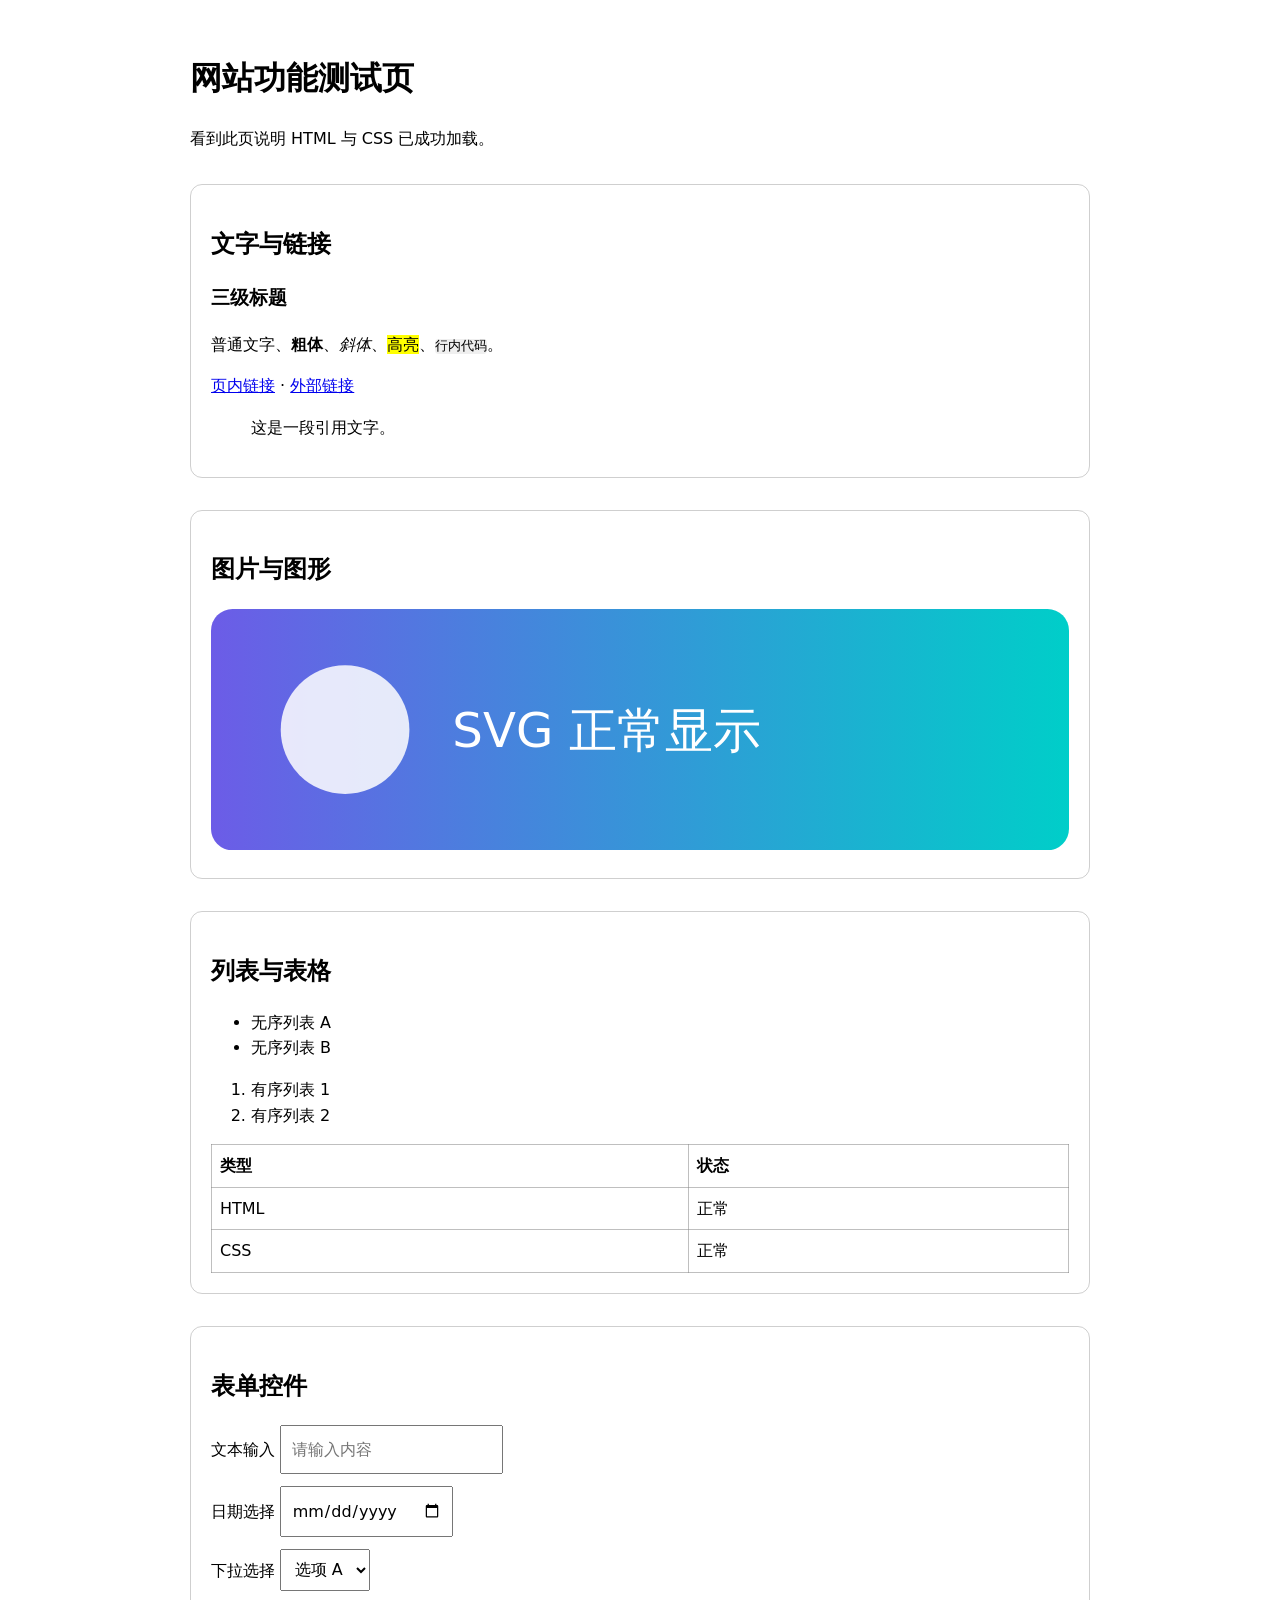
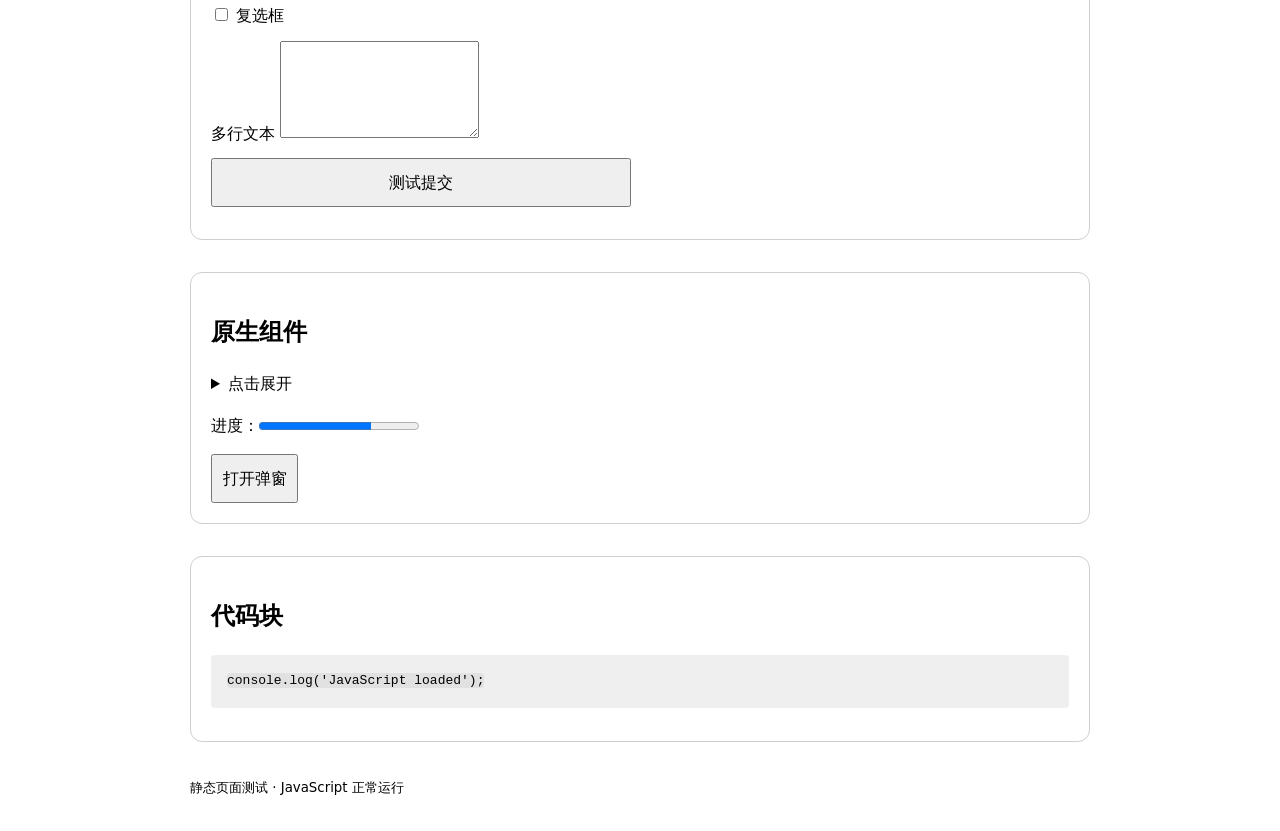
==== index.html @ bbdff74e "init" ====
<!doctype html>
<html lang="zh-CN">
<head>
  <meta charset="utf-8">
  <meta name="viewport" content="width=device-width, initial-scale=1">
  <title>网站功能测试页</title>
  <style>
    :root { color-scheme: light dark; font-family: system-ui, sans-serif; }
    body { max-width: 900px; margin: auto; padding: 2rem; line-height: 1.6; }
    section { margin: 2rem 0; padding: 1.25rem; border: 1px solid #8886; border-radius: 12px; }
    img, video { max-width: 100%; }
    table { width: 100%; border-collapse: collapse; }
    th, td { padding: .5rem; border: 1px solid #8888; text-align: left; }
    form { display: grid; gap: .75rem; max-width: 420px; }
    input, select, textarea, button { padding: .6rem; font: inherit; }
    code, pre { background: #8882; border-radius: 4px; }
    pre { padding: 1rem; overflow: auto; }
  </style>
</head>
<body>
  <header>
    <h1>网站功能测试页</h1>
    <p>看到此页说明 HTML 与 CSS 已成功加载。</p>
  </header>

  <main>
    <section>
      <h2>文字与链接</h2>
      <h3>三级标题</h3>
      <p>普通文字、<strong>粗体</strong>、<em>斜体</em>、<mark>高亮</mark>、<code>行内代码</code>。</p>
      <p><a href="#form">页内链接</a> · <a href="https://example.com">外部链接</a></p>
      <blockquote>这是一段引用文字。</blockquote>
    </section>

    <section>
      <h2>图片与图形</h2>
      <svg viewBox="0 0 640 180" role="img" aria-label="SVG 测试图">
        <defs><linearGradient id="g"><stop stop-color="#6c5ce7"/><stop offset="1" stop-color="#00cec9"/></linearGradient></defs>
        <rect width="640" height="180" rx="16" fill="url(#g)"/>
        <circle cx="100" cy="90" r="48" fill="white" opacity=".85"/>
        <text x="180" y="103" fill="white" font-size="36">SVG 正常显示</text>
      </svg>
    </section>

    <section>
      <h2>列表与表格</h2>
      <ul><li>无序列表 A</li><li>无序列表 B</li></ul>
      <ol><li>有序列表 1</li><li>有序列表 2</li></ol>
      <table>
        <thead><tr><th>类型</th><th>状态</th></tr></thead>
        <tbody><tr><td>HTML</td><td>正常</td></tr><tr><td>CSS</td><td>正常</td></tr></tbody>
      </table>
    </section>

    <section id="form">
      <h2>表单控件</h2>
      <form onsubmit="event.preventDefault(); document.querySelector('#result').textContent = '提交事件正常';">
        <label>文本输入 <input name="text" placeholder="请输入内容"></label>
        <label>日期选择 <input name="date" type="date"></label>
        <label>下拉选择 <select name="select"><option>选项 A</option><option>选项 B</option></select></label>
        <label><input name="check" type="checkbox"> 复选框</label>
        <label>多行文本 <textarea name="message" rows="3"></textarea></label>
        <button>测试提交</button>
        <output id="result" aria-live="polite"></output>
      </form>
    </section>

    <section>
      <h2>原生组件</h2>
      <details><summary>点击展开</summary><p>折叠组件工作正常。</p></details>
      <p><label>进度：<progress value="70" max="100">70%</progress></label></p>
      <dialog id="dialog"><p>原生弹窗工作正常。</p><button onclick="this.closest('dialog').close()">关闭</button></dialog>
      <button onclick="document.querySelector('#dialog').showModal()">打开弹窗</button>
    </section>

    <section>
      <h2>代码块</h2>
      <pre><code>console.log('JavaScript loaded');</code></pre>
    </section>
  </main>

  <footer><small>静态页面测试 · <span id="js">JavaScript 未运行</span></small></footer>
  <script>document.querySelector('#js').textContent = 'JavaScript 正常运行';</script>
</body>
</html>
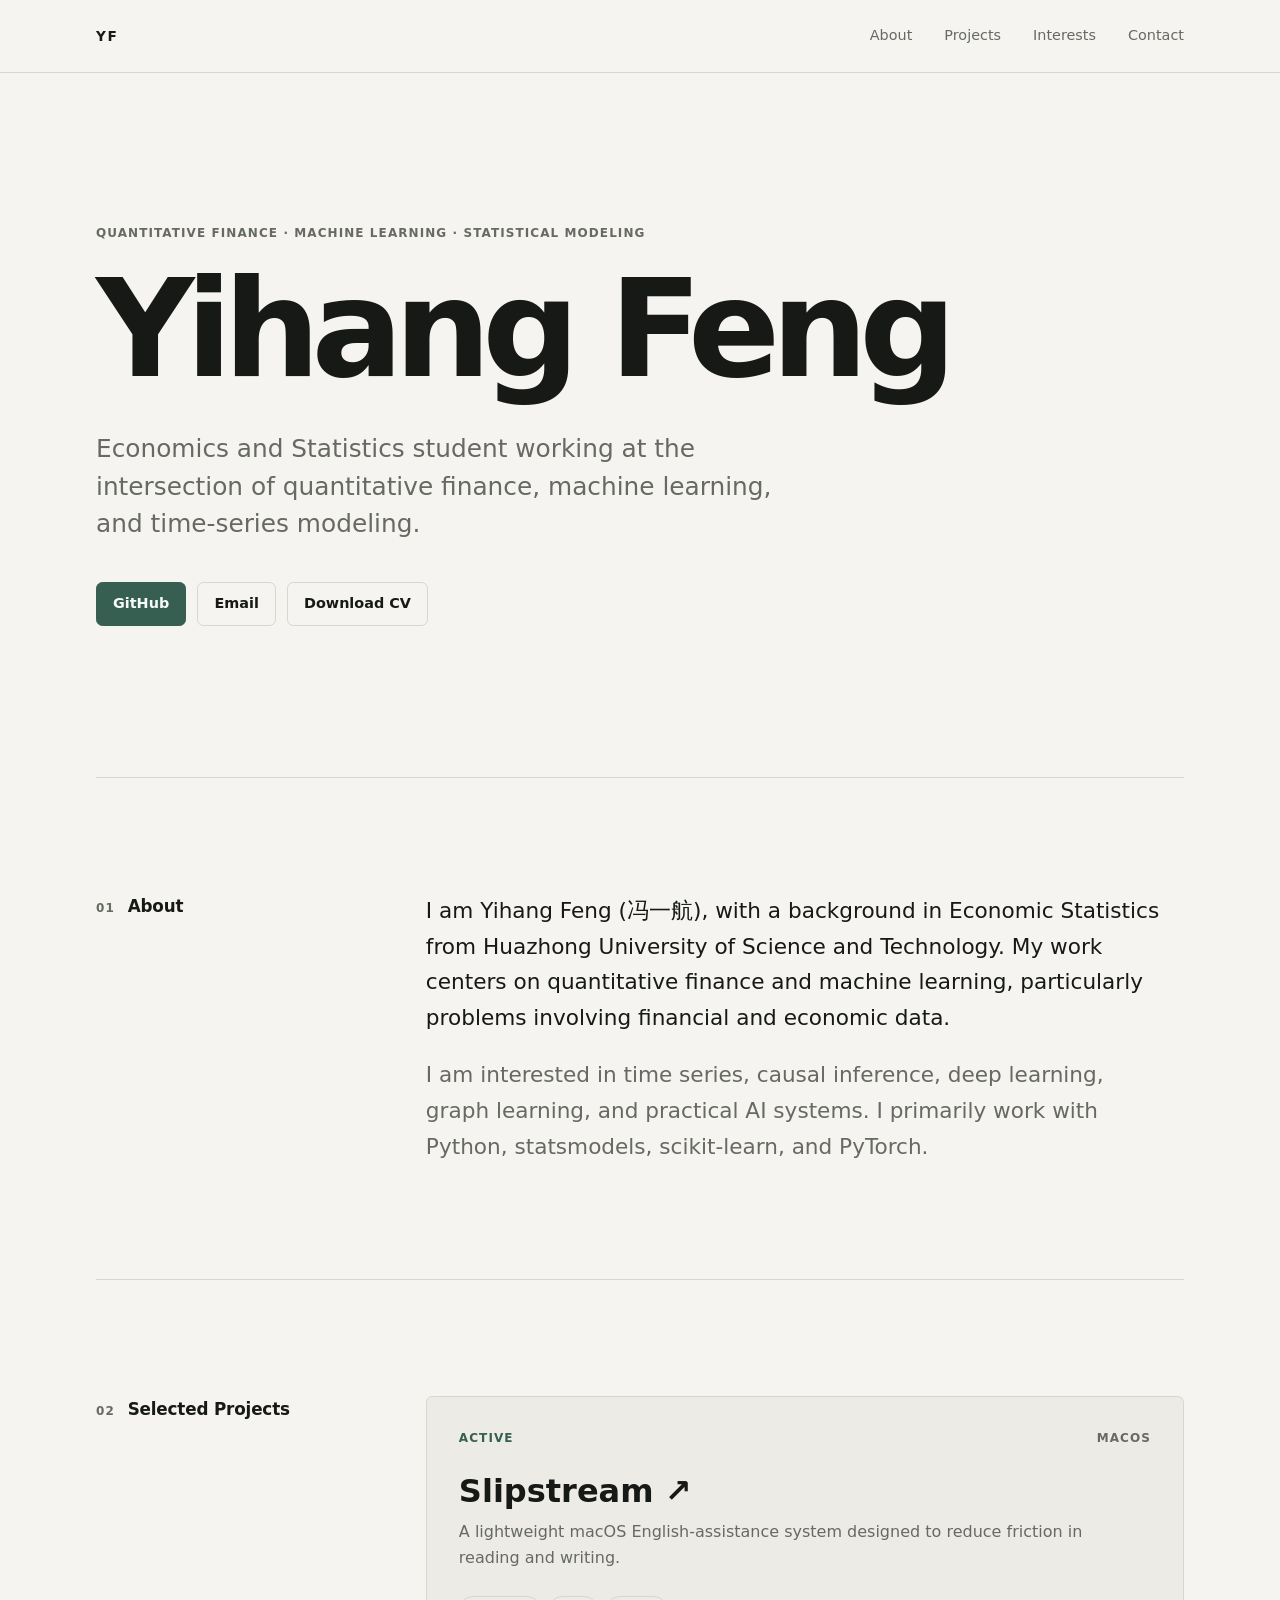
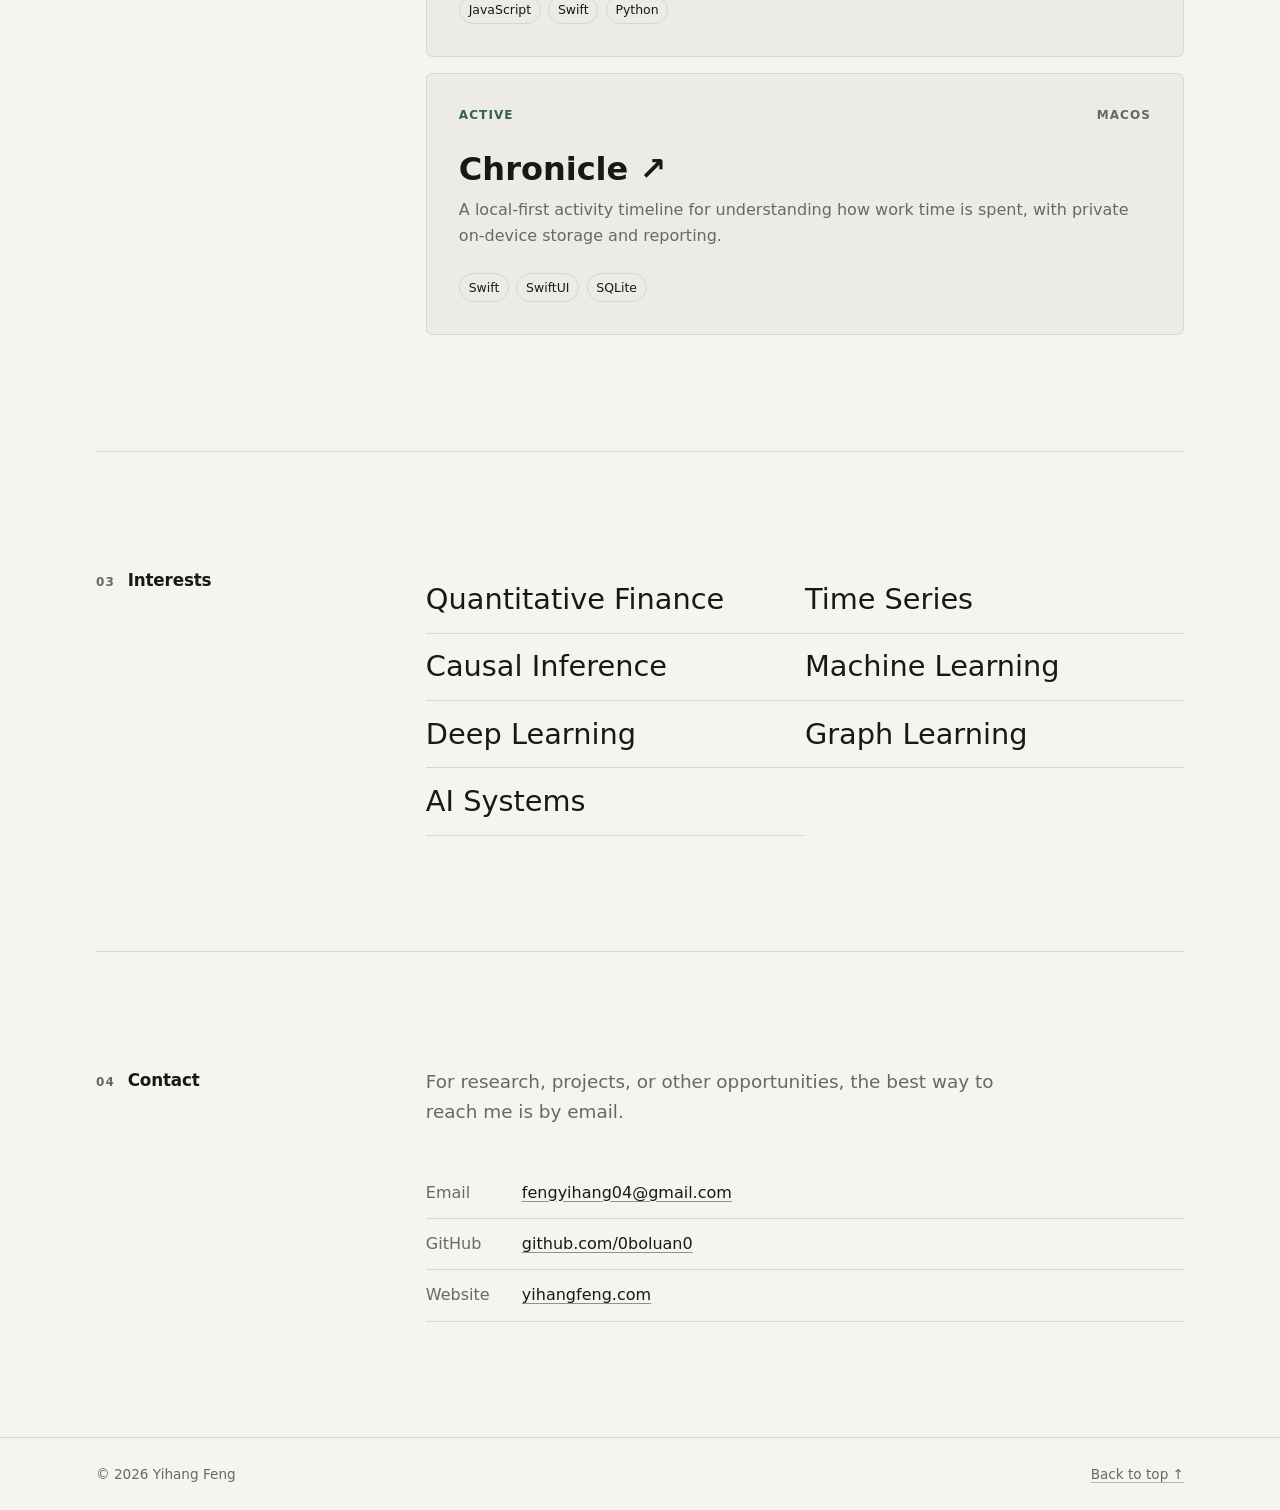
==== commit fe207c34: "Build initial personal website" ====
--- a/index.html
+++ b/index.html
@@ -1,85 +1,139 @@
 <!doctype html>
-<html lang="zh-CN">
+<html lang="en">
 <head>
   <meta charset="utf-8">
   <meta name="viewport" content="width=device-width, initial-scale=1">
-  <title>网站功能测试页</title>
-  <style>
-    :root { color-scheme: light dark; font-family: system-ui, sans-serif; }
-    body { max-width: 900px; margin: auto; padding: 2rem; line-height: 1.6; }
-    section { margin: 2rem 0; padding: 1.25rem; border: 1px solid #8886; border-radius: 12px; }
-    img, video { max-width: 100%; }
-    table { width: 100%; border-collapse: collapse; }
-    th, td { padding: .5rem; border: 1px solid #8888; text-align: left; }
-    form { display: grid; gap: .75rem; max-width: 420px; }
-    input, select, textarea, button { padding: .6rem; font: inherit; }
-    code, pre { background: #8882; border-radius: 4px; }
-    pre { padding: 1rem; overflow: auto; }
-  </style>
+  <meta name="description" content="Yihang Feng studies quantitative finance, machine learning, and statistical modeling, with interests in time series and causal inference.">
+  <meta name="theme-color" content="#f5f4f0" media="(prefers-color-scheme: light)">
+  <meta name="theme-color" content="#111311" media="(prefers-color-scheme: dark)">
+  <link rel="canonical" href="https://yihangfeng.com/">
+  <link rel="icon" href="/favicon.svg" type="image/svg+xml">
+  <link rel="stylesheet" href="/styles.css">
+
+  <meta property="og:type" content="website">
+  <meta property="og:site_name" content="Yihang Feng">
+  <meta property="og:title" content="Yihang Feng — Quantitative Finance, Machine Learning and Statistics">
+  <meta property="og:description" content="Economics and Statistics student working across quantitative finance, machine learning, and statistical modeling.">
+  <meta property="og:url" content="https://yihangfeng.com/">
+  <meta name="twitter:card" content="summary">
+  <meta name="twitter:title" content="Yihang Feng — Quantitative Finance, Machine Learning and Statistics">
+  <meta name="twitter:description" content="Economics and Statistics student working across quantitative finance, machine learning, and statistical modeling.">
+
+  <title>Yihang Feng — Quantitative Finance, Machine Learning and Statistics</title>
 </head>
 <body>
-  <header>
-    <h1>网站功能测试页</h1>
-    <p>看到此页说明 HTML 与 CSS 已成功加载。</p>
+  <a class="skip-link" href="#main">Skip to content</a>
+
+  <header class="site-header">
+    <div class="container header-inner">
+      <a class="wordmark" href="/" aria-label="Yihang Feng, home">YF</a>
+      <nav aria-label="Primary navigation">
+        <ul class="nav-list">
+          <li><a href="#about">About</a></li>
+          <li><a href="#projects">Projects</a></li>
+          <li><a href="#interests">Interests</a></li>
+          <li><a href="#contact">Contact</a></li>
+        </ul>
+      </nav>
+    </div>
   </header>
 
-  <main>
-    <section>
-      <h2>文字与链接</h2>
-      <h3>三级标题</h3>
-      <p>普通文字、<strong>粗体</strong>、<em>斜体</em>、<mark>高亮</mark>、<code>行内代码</code>。</p>
-      <p><a href="#form">页内链接</a> · <a href="https://example.com">外部链接</a></p>
-      <blockquote>这是一段引用文字。</blockquote>
+  <main id="main">
+    <section class="hero container" aria-labelledby="hero-title">
+      <p class="eyebrow">Quantitative Finance · Machine Learning · Statistical Modeling</p>
+      <h1 id="hero-title">Yihang Feng</h1>
+      <p class="hero-intro">Economics and Statistics student working at the intersection of quantitative finance, machine learning, and time-series modeling.</p>
+      <div class="actions" aria-label="Profile links">
+        <a class="button button-primary" href="https://github.com/0boluan0" rel="me">GitHub</a>
+        <a class="button" href="mailto:fengyihang04@gmail.com">Email</a>
+        <a class="button" href="/assets/files/cv.pdf" download>Download CV</a>
+      </div>
     </section>
 
-    <section>
-      <h2>图片与图形</h2>
-      <svg viewBox="0 0 640 180" role="img" aria-label="SVG 测试图">
-        <defs><linearGradient id="g"><stop stop-color="#6c5ce7"/><stop offset="1" stop-color="#00cec9"/></linearGradient></defs>
-        <rect width="640" height="180" rx="16" fill="url(#g)"/>
-        <circle cx="100" cy="90" r="48" fill="white" opacity=".85"/>
-        <text x="180" y="103" fill="white" font-size="36">SVG 正常显示</text>
-      </svg>
+    <section class="section container" id="about" aria-labelledby="about-title">
+      <div class="section-heading">
+        <p class="section-number" aria-hidden="true">01</p>
+        <h2 id="about-title">About</h2>
+      </div>
+      <div class="about-copy">
+        <p>I am Yihang Feng (冯一航), with a background in Economic Statistics from Huazhong University of Science and Technology. My work centers on quantitative finance and machine learning, particularly problems involving financial and economic data.</p>
+        <p>I am interested in time series, causal inference, deep learning, graph learning, and practical AI systems. I primarily work with Python, statsmodels, scikit-learn, and PyTorch.</p>
+      </div>
     </section>
 
-    <section>
-      <h2>列表与表格</h2>
-      <ul><li>无序列表 A</li><li>无序列表 B</li></ul>
-      <ol><li>有序列表 1</li><li>有序列表 2</li></ol>
-      <table>
-        <thead><tr><th>类型</th><th>状态</th></tr></thead>
-        <tbody><tr><td>HTML</td><td>正常</td></tr><tr><td>CSS</td><td>正常</td></tr></tbody>
-      </table>
+    <section class="section container" id="projects" aria-labelledby="projects-title">
+      <div class="section-heading">
+        <p class="section-number" aria-hidden="true">02</p>
+        <h2 id="projects-title">Selected Projects</h2>
+      </div>
+      <div class="project-grid">
+        <article class="project-card">
+          <div class="project-meta">
+            <span class="status">Active</span>
+            <span>macOS</span>
+          </div>
+          <h3><a href="https://github.com/0boluan0/Slipstream">Slipstream<span aria-hidden="true"> ↗</span></a></h3>
+          <p>A lightweight macOS English-assistance system designed to reduce friction in reading and writing.</p>
+          <ul class="tag-list" aria-label="Technologies">
+            <li>JavaScript</li>
+            <li>Swift</li>
+            <li>Python</li>
+          </ul>
+        </article>
+
+        <article class="project-card">
+          <div class="project-meta">
+            <span class="status">Active</span>
+            <span>macOS</span>
+          </div>
+          <h3><a href="https://github.com/0boluan0/Chronicle">Chronicle<span aria-hidden="true"> ↗</span></a></h3>
+          <p>A local-first activity timeline for understanding how work time is spent, with private on-device storage and reporting.</p>
+          <ul class="tag-list" aria-label="Technologies">
+            <li>Swift</li>
+            <li>SwiftUI</li>
+            <li>SQLite</li>
+          </ul>
+        </article>
+      </div>
     </section>
 
-    <section id="form">
-      <h2>表单控件</h2>
-      <form onsubmit="event.preventDefault(); document.querySelector('#result').textContent = '提交事件正常';">
-        <label>文本输入 <input name="text" placeholder="请输入内容"></label>
-        <label>日期选择 <input name="date" type="date"></label>
-        <label>下拉选择 <select name="select"><option>选项 A</option><option>选项 B</option></select></label>
-        <label><input name="check" type="checkbox"> 复选框</label>
-        <label>多行文本 <textarea name="message" rows="3"></textarea></label>
-        <button>测试提交</button>
-        <output id="result" aria-live="polite"></output>
-      </form>
+    <section class="section container" id="interests" aria-labelledby="interests-title">
+      <div class="section-heading">
+        <p class="section-number" aria-hidden="true">03</p>
+        <h2 id="interests-title">Interests</h2>
+      </div>
+      <ul class="interest-list">
+        <li>Quantitative Finance</li>
+        <li>Time Series</li>
+        <li>Causal Inference</li>
+        <li>Machine Learning</li>
+        <li>Deep Learning</li>
+        <li>Graph Learning</li>
+        <li>AI Systems</li>
+      </ul>
     </section>
 
-    <section>
-      <h2>原生组件</h2>
-      <details><summary>点击展开</summary><p>折叠组件工作正常。</p></details>
-      <p><label>进度：<progress value="70" max="100">70%</progress></label></p>
-      <dialog id="dialog"><p>原生弹窗工作正常。</p><button onclick="this.closest('dialog').close()">关闭</button></dialog>
-      <button onclick="document.querySelector('#dialog').showModal()">打开弹窗</button>
-    </section>
-
-    <section>
-      <h2>代码块</h2>
-      <pre><code>console.log('JavaScript loaded');</code></pre>
+    <section class="section contact container" id="contact" aria-labelledby="contact-title">
+      <div class="section-heading">
+        <p class="section-number" aria-hidden="true">04</p>
+        <h2 id="contact-title">Contact</h2>
+      </div>
+      <div>
+        <p class="contact-intro">For research, projects, or other opportunities, the best way to reach me is by email.</p>
+        <dl class="contact-list">
+          <div><dt>Email</dt><dd><a href="mailto:fengyihang04@gmail.com">fengyihang04@gmail.com</a></dd></div>
+          <div><dt>GitHub</dt><dd><a href="https://github.com/0boluan0">github.com/0boluan0</a></dd></div>
+          <div><dt>Website</dt><dd><a href="https://yihangfeng.com">yihangfeng.com</a></dd></div>
+        </dl>
+      </div>
     </section>
   </main>
 
-  <footer><small>静态页面测试 · <span id="js">JavaScript 未运行</span></small></footer>
-  <script>document.querySelector('#js').textContent = 'JavaScript 正常运行';</script>
+  <footer class="site-footer">
+    <div class="container footer-inner">
+      <p>© 2026 Yihang Feng</p>
+      <a href="#main">Back to top ↑</a>
+    </div>
+  </footer>
 </body>
 </html>
--- a/styles.css
+++ b/styles.css
@@ -0,0 +1,396 @@
+:root {
+  color-scheme: light dark;
+  --bg: #f5f4f0;
+  --surface: #ecebe6;
+  --text: #171916;
+  --muted: #666a63;
+  --line: #d7d7d0;
+  --accent: #365f51;
+  --accent-contrast: #f7faf8;
+  --max-width: 68rem;
+  --space-xs: 0.5rem;
+  --space-sm: 0.875rem;
+  --space-md: 1.5rem;
+  --space-lg: 2.5rem;
+  --space-xl: clamp(4rem, 9vw, 7.5rem);
+  --radius: 0.4rem;
+  font-family: Inter, ui-sans-serif, system-ui, -apple-system, BlinkMacSystemFont, "Segoe UI", sans-serif;
+  font-synthesis: none;
+  text-rendering: optimizeLegibility;
+}
+
+@media (prefers-color-scheme: dark) {
+  :root {
+    --bg: #111311;
+    --surface: #1a1d1a;
+    --text: #ebeee9;
+    --muted: #a6aca4;
+    --line: #30352f;
+    --accent: #8eb9a7;
+    --accent-contrast: #0d1914;
+  }
+}
+
+*,
+*::before,
+*::after {
+  box-sizing: border-box;
+}
+
+html {
+  scroll-behavior: smooth;
+}
+
+body {
+  margin: 0;
+  overflow-x: hidden;
+  background: var(--bg);
+  color: var(--text);
+  font-size: 1rem;
+  line-height: 1.65;
+}
+
+a {
+  color: inherit;
+  text-decoration-color: color-mix(in srgb, currentColor 45%, transparent);
+  text-underline-offset: 0.2em;
+}
+
+a:hover {
+  text-decoration-color: currentColor;
+}
+
+a:focus-visible {
+  outline: 3px solid var(--accent);
+  outline-offset: 4px;
+  border-radius: 0.15rem;
+}
+
+.skip-link {
+  position: fixed;
+  z-index: 10;
+  top: 1rem;
+  left: 1rem;
+  padding: 0.6rem 0.9rem;
+  transform: translateY(-200%);
+  background: var(--text);
+  color: var(--bg);
+}
+
+.skip-link:focus {
+  transform: translateY(0);
+}
+
+.container {
+  width: min(calc(100% - 2.5rem), var(--max-width));
+  margin-inline: auto;
+}
+
+.site-header {
+  border-bottom: 1px solid var(--line);
+}
+
+.header-inner,
+.footer-inner {
+  display: flex;
+  align-items: center;
+  justify-content: space-between;
+  gap: var(--space-md);
+  min-height: 4.5rem;
+}
+
+.wordmark {
+  font-size: 0.85rem;
+  font-weight: 750;
+  letter-spacing: 0.12em;
+  text-decoration: none;
+}
+
+.nav-list {
+  display: flex;
+  flex-wrap: wrap;
+  gap: clamp(0.8rem, 3vw, 2rem);
+  margin: 0;
+  padding: 0;
+  list-style: none;
+  color: var(--muted);
+  font-size: 0.9rem;
+}
+
+.nav-list a {
+  text-decoration: none;
+}
+
+.nav-list a:hover {
+  color: var(--text);
+}
+
+.hero {
+  display: grid;
+  align-content: center;
+  min-height: min(44rem, calc(100svh - 4.5rem));
+  padding-block: var(--space-xl);
+}
+
+.eyebrow,
+.section-number,
+.project-meta {
+  color: var(--muted);
+  font-size: 0.75rem;
+  font-weight: 650;
+  letter-spacing: 0.09em;
+  text-transform: uppercase;
+}
+
+.eyebrow {
+  margin: 0 0 var(--space-md);
+}
+
+h1,
+h2,
+h3,
+p {
+  text-wrap: pretty;
+}
+
+h1 {
+  max-width: 10ch;
+  margin: 0;
+  font-size: clamp(3.6rem, 11vw, 8.5rem);
+  font-weight: 630;
+  letter-spacing: -0.065em;
+  line-height: 0.9;
+}
+
+.hero-intro {
+  max-width: 43rem;
+  margin: var(--space-lg) 0 0;
+  color: var(--muted);
+  font-size: clamp(1.15rem, 2.5vw, 1.55rem);
+  line-height: 1.5;
+}
+
+.actions {
+  display: flex;
+  flex-wrap: wrap;
+  gap: 0.7rem;
+  margin-top: var(--space-lg);
+}
+
+.button {
+  display: inline-flex;
+  align-items: center;
+  min-height: 2.75rem;
+  padding: 0.5rem 1rem;
+  border: 1px solid var(--line);
+  border-radius: var(--radius);
+  text-decoration: none;
+  font-size: 0.9rem;
+  font-weight: 620;
+}
+
+.button:hover {
+  border-color: var(--text);
+}
+
+.button-primary {
+  border-color: var(--accent);
+  background: var(--accent);
+  color: var(--accent-contrast);
+}
+
+.section {
+  display: grid;
+  grid-template-columns: minmax(10rem, 0.65fr) minmax(0, 1.7fr);
+  gap: var(--space-lg);
+  padding-block: var(--space-xl);
+  border-top: 1px solid var(--line);
+  scroll-margin-top: 1rem;
+}
+
+.section-heading {
+  display: flex;
+  align-items: baseline;
+  gap: 0.8rem;
+}
+
+.section-number {
+  margin: 0;
+}
+
+h2 {
+  margin: 0;
+  font-size: 1.05rem;
+  font-weight: 650;
+  letter-spacing: -0.01em;
+}
+
+.about-copy {
+  max-width: 46rem;
+  font-size: clamp(1.1rem, 2.2vw, 1.35rem);
+}
+
+.about-copy p:first-child,
+.contact-intro {
+  margin-top: 0;
+}
+
+.about-copy p:last-child {
+  margin-bottom: 0;
+  color: var(--muted);
+}
+
+.project-grid {
+  display: grid;
+  gap: 1rem;
+}
+
+.project-card {
+  padding: clamp(1.25rem, 3vw, 2rem);
+  border: 1px solid var(--line);
+  border-radius: var(--radius);
+  background: var(--surface);
+}
+
+.project-meta {
+  display: flex;
+  justify-content: space-between;
+  gap: 1rem;
+}
+
+.status {
+  color: var(--accent);
+}
+
+.project-card h3 {
+  margin: var(--space-md) 0 var(--space-xs);
+  font-size: clamp(1.45rem, 3vw, 2rem);
+  line-height: 1.2;
+}
+
+.project-card h3 a {
+  text-decoration: none;
+}
+
+.project-card > p {
+  max-width: 42rem;
+  margin: 0;
+  color: var(--muted);
+}
+
+.tag-list,
+.interest-list {
+  margin: var(--space-md) 0 0;
+  padding: 0;
+  list-style: none;
+}
+
+.tag-list {
+  display: flex;
+  flex-wrap: wrap;
+  gap: 0.45rem;
+}
+
+.tag-list li {
+  padding: 0.2rem 0.55rem;
+  border: 1px solid var(--line);
+  border-radius: 100vmax;
+  font-size: 0.78rem;
+}
+
+.interest-list {
+  display: grid;
+  grid-template-columns: repeat(2, minmax(0, 1fr));
+  margin-top: 0;
+  font-size: clamp(1.2rem, 3vw, 1.8rem);
+  line-height: 1.3;
+}
+
+.interest-list li {
+  padding: 0.9rem 0;
+  border-bottom: 1px solid var(--line);
+}
+
+.interest-list li:nth-child(odd) {
+  padding-right: 1rem;
+}
+
+.contact-intro {
+  max-width: 38rem;
+  color: var(--muted);
+  font-size: 1.15rem;
+}
+
+.contact-list {
+  margin: var(--space-lg) 0 0;
+}
+
+.contact-list div {
+  display: grid;
+  grid-template-columns: 5rem minmax(0, 1fr);
+  gap: 1rem;
+  padding: 0.75rem 0;
+  border-bottom: 1px solid var(--line);
+}
+
+.contact-list dt {
+  color: var(--muted);
+}
+
+.contact-list dd {
+  min-width: 0;
+  margin: 0;
+  overflow-wrap: anywhere;
+}
+
+.site-footer {
+  border-top: 1px solid var(--line);
+  color: var(--muted);
+  font-size: 0.85rem;
+}
+
+.site-footer p {
+  margin: 0;
+}
+
+@media (max-width: 42rem) {
+  .header-inner {
+    align-items: flex-start;
+    flex-direction: column;
+    justify-content: center;
+    padding-block: 1rem;
+  }
+
+  .nav-list {
+    gap: 0.75rem 1.2rem;
+  }
+
+  .hero {
+    min-height: auto;
+  }
+
+  .section {
+    grid-template-columns: 1fr;
+  }
+
+  .interest-list {
+    grid-template-columns: 1fr;
+  }
+
+  .interest-list li:nth-child(odd) {
+    padding-right: 0;
+  }
+
+  .footer-inner {
+    align-items: flex-start;
+    flex-direction: column;
+    justify-content: center;
+    padding-block: 1.25rem;
+  }
+}
+
+@media (prefers-reduced-motion: reduce) {
+  html {
+    scroll-behavior: auto;
+  }
+}
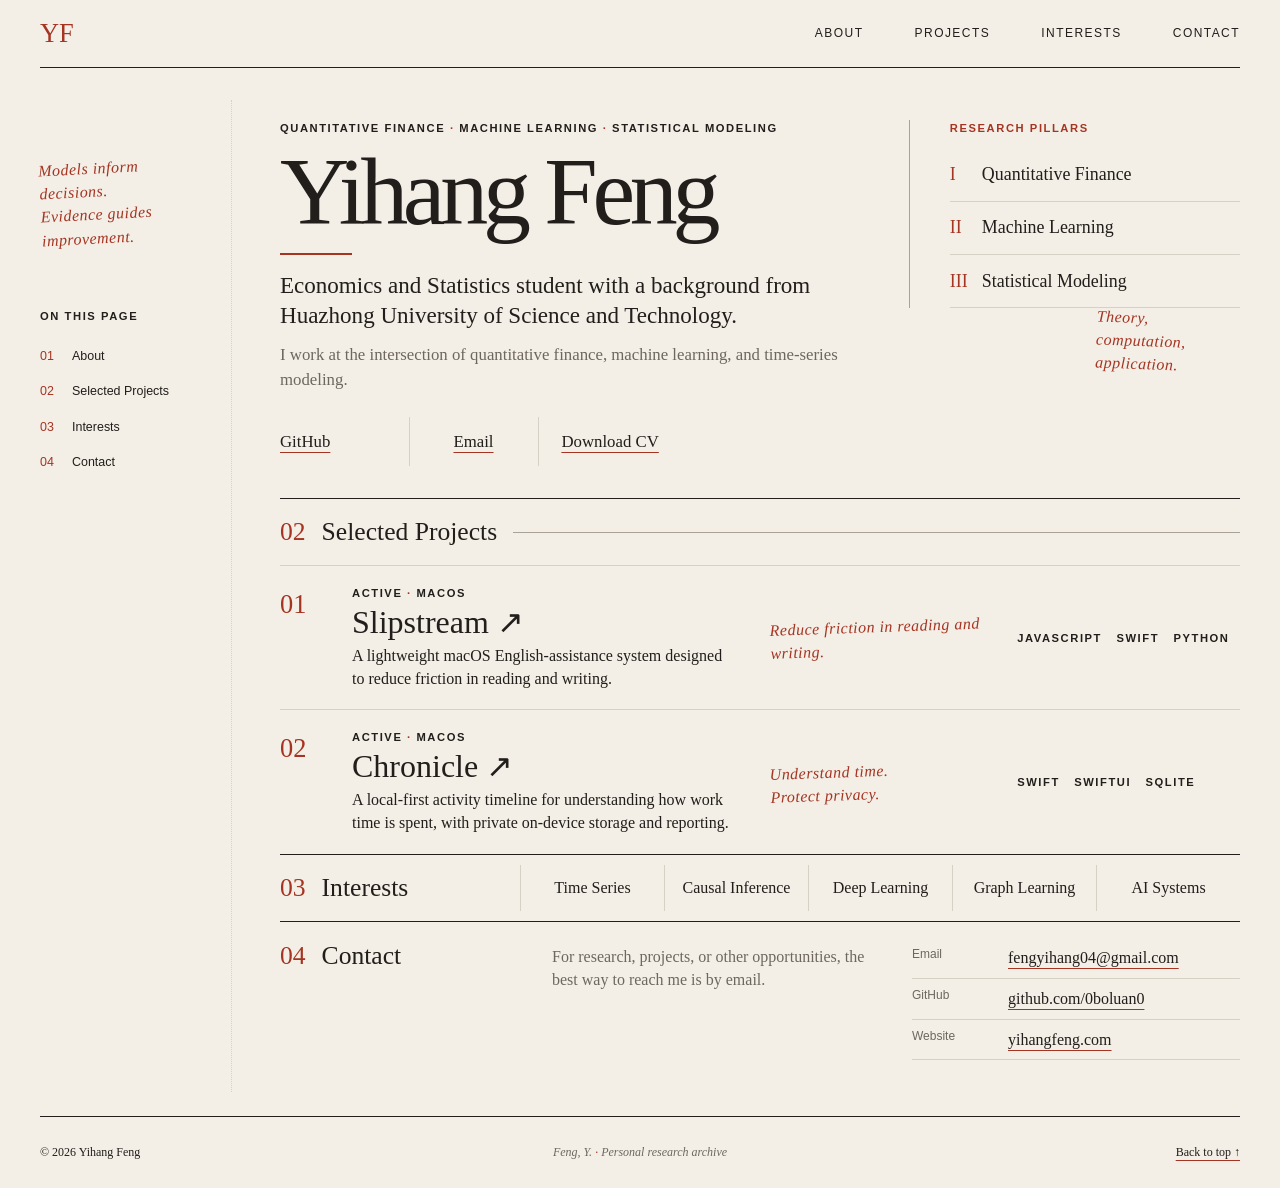
==== commit 58a05617: "Version1" ====
--- a/index.html
+++ b/index.html
@@ -4,8 +4,8 @@
   <meta charset="utf-8">
   <meta name="viewport" content="width=device-width, initial-scale=1">
   <meta name="description" content="Yihang Feng studies quantitative finance, machine learning, and statistical modeling, with interests in time series and causal inference.">
-  <meta name="theme-color" content="#f5f4f0" media="(prefers-color-scheme: light)">
-  <meta name="theme-color" content="#111311" media="(prefers-color-scheme: dark)">
+  <meta name="theme-color" content="#f3efe6" media="(prefers-color-scheme: light)">
+  <meta name="theme-color" content="#181512" media="(prefers-color-scheme: dark)">
   <link rel="canonical" href="https://yihangfeng.com/">
   <link rel="icon" href="/favicon.svg" type="image/svg+xml">
   <link rel="stylesheet" href="/styles.css">
@@ -25,115 +25,123 @@
   <a class="skip-link" href="#main">Skip to content</a>
 
   <header class="site-header">
-    <div class="container header-inner">
-      <a class="wordmark" href="/" aria-label="Yihang Feng, home">YF</a>
-      <nav aria-label="Primary navigation">
-        <ul class="nav-list">
-          <li><a href="#about">About</a></li>
-          <li><a href="#projects">Projects</a></li>
-          <li><a href="#interests">Interests</a></li>
-          <li><a href="#contact">Contact</a></li>
-        </ul>
-      </nav>
-    </div>
+    <a class="monogram" href="/" aria-label="Yihang Feng, home">YF</a>
+    <nav aria-label="Primary navigation">
+      <ul class="nav-list">
+        <li><a href="#about">About</a></li>
+        <li><a href="#projects">Projects</a></li>
+        <li><a href="#interests">Interests</a></li>
+        <li><a href="#contact">Contact</a></li>
+      </ul>
+    </nav>
   </header>
 
   <main id="main">
-    <section class="hero container" aria-labelledby="hero-title">
-      <p class="eyebrow">Quantitative Finance · Machine Learning · Statistical Modeling</p>
-      <h1 id="hero-title">Yihang Feng</h1>
-      <p class="hero-intro">Economics and Statistics student working at the intersection of quantitative finance, machine learning, and time-series modeling.</p>
-      <div class="actions" aria-label="Profile links">
-        <a class="button button-primary" href="https://github.com/0boluan0" rel="me">GitHub</a>
-        <a class="button" href="mailto:fengyihang04@gmail.com">Email</a>
-        <a class="button" href="/assets/files/cv.pdf" download>Download CV</a>
+    <div class="page-grid">
+      <aside class="contents" aria-label="Page contents">
+        <p class="margin-note">Models inform decisions.<br>Evidence guides improvement.</p>
+        <p class="label">On this page</p>
+        <ol>
+          <li><a href="#about"><span>01</span>About</a></li>
+          <li><a href="#projects"><span>02</span>Selected Projects</a></li>
+          <li><a href="#interests"><span>03</span>Interests</a></li>
+          <li><a href="#contact"><span>04</span>Contact</a></li>
+        </ol>
+      </aside>
+
+      <div class="publication">
+        <section class="intro" id="about" aria-labelledby="hero-title">
+          <div class="intro-main">
+            <p class="kicker">Quantitative Finance <i>·</i> Machine Learning <i>·</i> Statistical Modeling</p>
+            <h1 id="hero-title">Yihang Feng</h1>
+            <div class="accent-rule" aria-hidden="true"></div>
+            <p class="lead">Economics and Statistics student with a background from Huazhong University of Science and Technology.</p>
+            <p class="summary">I work at the intersection of quantitative finance, machine learning, and time-series modeling.</p>
+            <div class="profile-links" aria-label="Profile links">
+              <a href="https://github.com/0boluan0" rel="me">GitHub</a>
+              <a href="mailto:fengyihang04@gmail.com">Email</a>
+              <a href="/assets/files/cv.pdf" download>Download CV</a>
+            </div>
+          </div>
+
+          <div class="pillars" aria-labelledby="pillars-title">
+            <p class="label accent" id="pillars-title">Research pillars</p>
+            <ol>
+              <li><span>I</span>Quantitative Finance</li>
+              <li><span>II</span>Machine Learning</li>
+              <li><span>III</span>Statistical Modeling</li>
+            </ol>
+            <p class="side-note">Theory, computation, application.</p>
+          </div>
+        </section>
+
+        <section class="projects section" id="projects" aria-labelledby="projects-title">
+          <header class="section-title">
+            <span>02</span>
+            <h2 id="projects-title">Selected Projects</h2>
+          </header>
+
+          <article class="project">
+            <p class="project-number">01</p>
+            <div class="project-copy">
+              <p class="project-meta">Active <i>·</i> macOS</p>
+              <h3><a href="https://github.com/0boluan0/Slipstream">Slipstream <span aria-hidden="true">↗</span></a></h3>
+              <p>A lightweight macOS English-assistance system designed to reduce friction in reading and writing.</p>
+            </div>
+            <p class="project-note">Reduce friction in reading and writing.</p>
+            <ul class="tech-list" aria-label="Technologies">
+              <li>JavaScript</li><li>Swift</li><li>Python</li>
+            </ul>
+          </article>
+
+          <article class="project">
+            <p class="project-number">02</p>
+            <div class="project-copy">
+              <p class="project-meta">Active <i>·</i> macOS</p>
+              <h3><a href="https://github.com/0boluan0/Chronicle">Chronicle <span aria-hidden="true">↗</span></a></h3>
+              <p>A local-first activity timeline for understanding how work time is spent, with private on-device storage and reporting.</p>
+            </div>
+            <p class="project-note">Understand time.<br>Protect privacy.</p>
+            <ul class="tech-list" aria-label="Technologies">
+              <li>Swift</li><li>SwiftUI</li><li>SQLite</li>
+            </ul>
+          </article>
+        </section>
+
+        <section class="interests section" id="interests" aria-labelledby="interests-title">
+          <header class="section-title">
+            <span>03</span>
+            <h2 id="interests-title">Interests</h2>
+          </header>
+          <ul>
+            <li>Time Series</li>
+            <li>Causal Inference</li>
+            <li>Deep Learning</li>
+            <li>Graph Learning</li>
+            <li>AI Systems</li>
+          </ul>
+        </section>
+
+        <section class="contact section" id="contact" aria-labelledby="contact-title">
+          <header class="section-title">
+            <span>04</span>
+            <h2 id="contact-title">Contact</h2>
+          </header>
+          <p>For research, projects, or other opportunities, the best way to reach me is by email.</p>
+          <dl>
+            <div><dt>Email</dt><dd><a href="mailto:fengyihang04@gmail.com">fengyihang04@gmail.com</a></dd></div>
+            <div><dt>GitHub</dt><dd><a href="https://github.com/0boluan0">github.com/0boluan0</a></dd></div>
+            <div><dt>Website</dt><dd><a href="https://yihangfeng.com">yihangfeng.com</a></dd></div>
+          </dl>
+        </section>
       </div>
-    </section>
-
-    <section class="section container" id="about" aria-labelledby="about-title">
-      <div class="section-heading">
-        <p class="section-number" aria-hidden="true">01</p>
-        <h2 id="about-title">About</h2>
-      </div>
-      <div class="about-copy">
-        <p>I am Yihang Feng (冯一航), with a background in Economic Statistics from Huazhong University of Science and Technology. My work centers on quantitative finance and machine learning, particularly problems involving financial and economic data.</p>
-        <p>I am interested in time series, causal inference, deep learning, graph learning, and practical AI systems. I primarily work with Python, statsmodels, scikit-learn, and PyTorch.</p>
-      </div>
-    </section>
-
-    <section class="section container" id="projects" aria-labelledby="projects-title">
-      <div class="section-heading">
-        <p class="section-number" aria-hidden="true">02</p>
-        <h2 id="projects-title">Selected Projects</h2>
-      </div>
-      <div class="project-grid">
-        <article class="project-card">
-          <div class="project-meta">
-            <span class="status">Active</span>
-            <span>macOS</span>
-          </div>
-          <h3><a href="https://github.com/0boluan0/Slipstream">Slipstream<span aria-hidden="true"> ↗</span></a></h3>
-          <p>A lightweight macOS English-assistance system designed to reduce friction in reading and writing.</p>
-          <ul class="tag-list" aria-label="Technologies">
-            <li>JavaScript</li>
-            <li>Swift</li>
-            <li>Python</li>
-          </ul>
-        </article>
-
-        <article class="project-card">
-          <div class="project-meta">
-            <span class="status">Active</span>
-            <span>macOS</span>
-          </div>
-          <h3><a href="https://github.com/0boluan0/Chronicle">Chronicle<span aria-hidden="true"> ↗</span></a></h3>
-          <p>A local-first activity timeline for understanding how work time is spent, with private on-device storage and reporting.</p>
-          <ul class="tag-list" aria-label="Technologies">
-            <li>Swift</li>
-            <li>SwiftUI</li>
-            <li>SQLite</li>
-          </ul>
-        </article>
-      </div>
-    </section>
-
-    <section class="section container" id="interests" aria-labelledby="interests-title">
-      <div class="section-heading">
-        <p class="section-number" aria-hidden="true">03</p>
-        <h2 id="interests-title">Interests</h2>
-      </div>
-      <ul class="interest-list">
-        <li>Quantitative Finance</li>
-        <li>Time Series</li>
-        <li>Causal Inference</li>
-        <li>Machine Learning</li>
-        <li>Deep Learning</li>
-        <li>Graph Learning</li>
-        <li>AI Systems</li>
-      </ul>
-    </section>
-
-    <section class="section contact container" id="contact" aria-labelledby="contact-title">
-      <div class="section-heading">
-        <p class="section-number" aria-hidden="true">04</p>
-        <h2 id="contact-title">Contact</h2>
-      </div>
-      <div>
-        <p class="contact-intro">For research, projects, or other opportunities, the best way to reach me is by email.</p>
-        <dl class="contact-list">
-          <div><dt>Email</dt><dd><a href="mailto:fengyihang04@gmail.com">fengyihang04@gmail.com</a></dd></div>
-          <div><dt>GitHub</dt><dd><a href="https://github.com/0boluan0">github.com/0boluan0</a></dd></div>
-          <div><dt>Website</dt><dd><a href="https://yihangfeng.com">yihangfeng.com</a></dd></div>
-        </dl>
-      </div>
-    </section>
+    </div>
   </main>
 
   <footer class="site-footer">
-    <div class="container footer-inner">
-      <p>© 2026 Yihang Feng</p>
-      <a href="#main">Back to top ↑</a>
-    </div>
+    <p>© 2026 Yihang Feng</p>
+    <p class="footer-mark">Feng, Y. <i>·</i> Personal research archive</p>
+    <a href="#main">Back to top ↑</a>
   </footer>
 </body>
 </html>
--- a/styles.css
+++ b/styles.css
@@ -1,69 +1,55 @@
 :root {
   color-scheme: light dark;
-  --bg: #f5f4f0;
-  --surface: #ecebe6;
-  --text: #171916;
-  --muted: #666a63;
-  --line: #d7d7d0;
-  --accent: #365f51;
-  --accent-contrast: #f7faf8;
-  --max-width: 68rem;
-  --space-xs: 0.5rem;
-  --space-sm: 0.875rem;
-  --space-md: 1.5rem;
-  --space-lg: 2.5rem;
-  --space-xl: clamp(4rem, 9vw, 7.5rem);
-  --radius: 0.4rem;
-  font-family: Inter, ui-sans-serif, system-ui, -apple-system, BlinkMacSystemFont, "Segoe UI", sans-serif;
+  --paper: #f3efe6;
+  --ink: #211e1b;
+  --muted: #6d675f;
+  --rule: #aaa297;
+  --faint-rule: #d7d0c5;
+  --accent: #a53422;
+  --serif: Georgia, "Times New Roman", Times, serif;
+  --sans: Arial, Helvetica, sans-serif;
+  --hand: "Bradley Hand", "Segoe Print", "Comic Sans MS", cursive;
+  --page: 88rem;
   font-synthesis: none;
   text-rendering: optimizeLegibility;
 }
 
 @media (prefers-color-scheme: dark) {
   :root {
-    --bg: #111311;
-    --surface: #1a1d1a;
-    --text: #ebeee9;
-    --muted: #a6aca4;
-    --line: #30352f;
-    --accent: #8eb9a7;
-    --accent-contrast: #0d1914;
+    --paper: #181512;
+    --ink: #eee8dd;
+    --muted: #aaa197;
+    --rule: #71685f;
+    --faint-rule: #39332e;
+    --accent: #e27661;
   }
 }
 
-*,
-*::before,
-*::after {
-  box-sizing: border-box;
-}
-
-html {
-  scroll-behavior: smooth;
-}
+*, *::before, *::after { box-sizing: border-box; }
+
+html { scroll-behavior: smooth; }
 
 body {
   margin: 0;
   overflow-x: hidden;
-  background: var(--bg);
-  color: var(--text);
-  font-size: 1rem;
-  line-height: 1.65;
+  background: var(--paper);
+  color: var(--ink);
+  font-family: var(--serif);
+  line-height: 1.48;
 }
 
 a {
   color: inherit;
-  text-decoration-color: color-mix(in srgb, currentColor 45%, transparent);
-  text-underline-offset: 0.2em;
-}
-
-a:hover {
-  text-decoration-color: currentColor;
-}
+  text-decoration-color: var(--accent);
+  text-decoration-thickness: 1px;
+  text-underline-offset: 0.3em;
+}
+
+a:hover { color: var(--accent); }
 
 a:focus-visible {
-  outline: 3px solid var(--accent);
+  outline: 2px solid var(--accent);
   outline-offset: 4px;
-  border-radius: 0.15rem;
 }
 
 .skip-link {
@@ -71,326 +57,384 @@
   z-index: 10;
   top: 1rem;
   left: 1rem;
-  padding: 0.6rem 0.9rem;
-  transform: translateY(-200%);
-  background: var(--text);
-  color: var(--bg);
-}
-
-.skip-link:focus {
-  transform: translateY(0);
-}
-
-.container {
-  width: min(calc(100% - 2.5rem), var(--max-width));
+  padding: 0.65rem 0.85rem;
+  transform: translateY(-180%);
+  background: var(--ink);
+  color: var(--paper);
+  font-family: var(--sans);
+}
+
+.skip-link:focus { transform: translateY(0); }
+
+.site-header,
+.site-footer {
+  width: min(calc(100% - 5rem), var(--page));
   margin-inline: auto;
 }
 
 .site-header {
-  border-bottom: 1px solid var(--line);
-}
-
-.header-inner,
-.footer-inner {
   display: flex;
   align-items: center;
   justify-content: space-between;
-  gap: var(--space-md);
-  min-height: 4.5rem;
-}
-
-.wordmark {
-  font-size: 0.85rem;
-  font-weight: 750;
-  letter-spacing: 0.12em;
+  min-height: 4.25rem;
+  border-bottom: 1px solid var(--ink);
+}
+
+.monogram {
+  color: var(--accent);
+  font-size: 1.65rem;
   text-decoration: none;
 }
 
 .nav-list {
   display: flex;
-  flex-wrap: wrap;
-  gap: clamp(0.8rem, 3vw, 2rem);
+  gap: clamp(1.5rem, 4vw, 4rem);
   margin: 0;
   padding: 0;
   list-style: none;
+  font-family: var(--sans);
+  font-size: 0.75rem;
+  letter-spacing: 0.12em;
+  text-transform: uppercase;
+}
+
+.nav-list a { text-decoration: none; }
+
+.page-grid {
+  display: grid;
+  grid-template-columns: 12rem minmax(0, 1fr);
+  width: min(calc(100% - 5rem), var(--page));
+  margin-inline: auto;
+  padding-block: 2rem 1.5rem;
+}
+
+.contents {
+  position: relative;
+  padding: 13rem 2rem 0 0;
+  border-right: 1px dotted var(--faint-rule);
+  font-family: var(--sans);
+}
+
+.label,
+.kicker,
+.project-meta,
+.tech-list {
+  margin: 0;
+  font-family: var(--sans);
+  font-size: 0.7rem;
+  font-style: normal;
+  font-weight: 600;
+  letter-spacing: 0.14em;
+  text-transform: uppercase;
+}
+
+.contents ol {
+  display: grid;
+  gap: 1.05rem;
+  margin: 1.4rem 0 0;
+  padding: 0;
+  list-style: none;
+  font-size: 0.78rem;
+}
+
+.contents a {
+  display: grid;
+  grid-template-columns: 2rem 1fr;
+  text-decoration: none;
+}
+
+.contents a span { color: var(--accent); }
+
+.margin-note,
+.side-note,
+.project-note {
+  color: var(--accent);
+  font-family: var(--hand);
+  font-size: 1rem;
+  font-style: italic;
+  letter-spacing: 0.03em;
+  line-height: 1.45;
+}
+
+.margin-note {
+  position: absolute;
+  top: 2.5rem;
+  left: 0;
+  width: 8.5rem;
+  transform: rotate(-3deg);
+}
+
+.publication { min-width: 0; }
+
+.intro {
+  display: grid;
+  grid-template-columns: minmax(0, 1.45fr) minmax(18rem, 0.85fr);
+  gap: clamp(2rem, 5vw, 5rem);
+  padding: 1.25rem 0 2rem 3rem;
+  scroll-margin-top: 1rem;
+}
+
+.kicker { color: var(--ink); }
+.kicker i, .project-meta i, .footer-mark i { color: var(--accent); font-style: normal; }
+
+h1 {
+  margin: 0.8rem 0 0;
+  font-size: clamp(4.25rem, 7.5vw, 7.25rem);
+  font-weight: 400;
+  letter-spacing: -0.055em;
+  line-height: 0.9;
+}
+
+.accent-rule {
+  width: 4.5rem;
+  margin: 1.1rem 0 1rem;
+  border-top: 2px solid var(--accent);
+}
+
+.lead {
+  max-width: 39rem;
+  margin: 0;
+  font-size: clamp(1.2rem, 1.8vw, 1.6rem);
+  line-height: 1.28;
+}
+
+.summary {
+  max-width: 37rem;
+  margin: 0.8rem 0 0;
   color: var(--muted);
-  font-size: 0.9rem;
-}
-
-.nav-list a {
-  text-decoration: none;
-}
-
-.nav-list a:hover {
-  color: var(--text);
-}
-
-.hero {
-  display: grid;
-  align-content: center;
-  min-height: min(44rem, calc(100svh - 4.5rem));
-  padding-block: var(--space-xl);
-}
-
-.eyebrow,
-.section-number,
-.project-meta {
-  color: var(--muted);
-  font-size: 0.75rem;
-  font-weight: 650;
-  letter-spacing: 0.09em;
-  text-transform: uppercase;
-}
-
-.eyebrow {
-  margin: 0 0 var(--space-md);
-}
-
-h1,
-h2,
-h3,
-p {
-  text-wrap: pretty;
-}
-
-h1 {
-  max-width: 10ch;
-  margin: 0;
-  font-size: clamp(3.6rem, 11vw, 8.5rem);
-  font-weight: 630;
-  letter-spacing: -0.065em;
-  line-height: 0.9;
-}
-
-.hero-intro {
-  max-width: 43rem;
-  margin: var(--space-lg) 0 0;
-  color: var(--muted);
-  font-size: clamp(1.15rem, 2.5vw, 1.55rem);
-  line-height: 1.5;
-}
-
-.actions {
+  font-size: 1.05rem;
+}
+
+.profile-links {
   display: flex;
   flex-wrap: wrap;
-  gap: 0.7rem;
-  margin-top: var(--space-lg);
-}
-
-.button {
-  display: inline-flex;
-  align-items: center;
-  min-height: 2.75rem;
-  padding: 0.5rem 1rem;
-  border: 1px solid var(--line);
-  border-radius: var(--radius);
-  text-decoration: none;
-  font-size: 0.9rem;
-  font-weight: 620;
-}
-
-.button:hover {
-  border-color: var(--text);
-}
-
-.button-primary {
-  border-color: var(--accent);
-  background: var(--accent);
-  color: var(--accent-contrast);
-}
-
-.section {
-  display: grid;
-  grid-template-columns: minmax(10rem, 0.65fr) minmax(0, 1.7fr);
-  gap: var(--space-lg);
-  padding-block: var(--space-xl);
-  border-top: 1px solid var(--line);
-  scroll-margin-top: 1rem;
-}
-
-.section-heading {
-  display: flex;
-  align-items: baseline;
-  gap: 0.8rem;
-}
-
-.section-number {
-  margin: 0;
-}
-
-h2 {
-  margin: 0;
+  gap: 1px;
+  margin-top: 1.5rem;
+}
+
+.profile-links a {
+  min-width: 8rem;
+  padding: 0.8rem 1.4rem 0.7rem;
+  border-left: 1px solid var(--faint-rule);
   font-size: 1.05rem;
-  font-weight: 650;
-  letter-spacing: -0.01em;
-}
-
-.about-copy {
-  max-width: 46rem;
-  font-size: clamp(1.1rem, 2.2vw, 1.35rem);
-}
-
-.about-copy p:first-child,
-.contact-intro {
-  margin-top: 0;
-}
-
-.about-copy p:last-child {
-  margin-bottom: 0;
-  color: var(--muted);
-}
-
-.project-grid {
-  display: grid;
-  gap: 1rem;
-}
-
-.project-card {
-  padding: clamp(1.25rem, 3vw, 2rem);
-  border: 1px solid var(--line);
-  border-radius: var(--radius);
-  background: var(--surface);
-}
-
-.project-meta {
-  display: flex;
-  justify-content: space-between;
-  gap: 1rem;
-}
-
-.status {
-  color: var(--accent);
-}
-
-.project-card h3 {
-  margin: var(--space-md) 0 var(--space-xs);
-  font-size: clamp(1.45rem, 3vw, 2rem);
-  line-height: 1.2;
-}
-
-.project-card h3 a {
-  text-decoration: none;
-}
-
-.project-card > p {
-  max-width: 42rem;
-  margin: 0;
-  color: var(--muted);
-}
-
-.tag-list,
-.interest-list {
-  margin: var(--space-md) 0 0;
+  text-align: center;
+}
+
+.profile-links a:first-child { border-left: 0; padding-left: 0; text-align: left; }
+
+.pillars {
+  position: relative;
+  align-self: start;
+  padding-left: 2.5rem;
+  border-left: 1px solid var(--rule);
+}
+
+.accent { color: var(--accent); }
+
+.pillars ol {
+  margin: 0.75rem 0 0;
   padding: 0;
   list-style: none;
 }
 
-.tag-list {
+.pillars li {
+  display: grid;
+  grid-template-columns: 2rem 1fr;
+  padding: 0.8rem 0;
+  border-bottom: 1px solid var(--faint-rule);
+  font-size: 1.12rem;
+}
+
+.pillars li span { color: var(--accent); }
+
+.side-note {
+  position: absolute;
+  right: 0;
+  bottom: -5.3rem;
+  width: 9rem;
+  transform: rotate(2deg);
+}
+
+.section {
+  margin-left: 3rem;
+  border-top: 1px solid var(--ink);
+  scroll-margin-top: 1rem;
+}
+
+.section-title {
+  display: flex;
+  align-items: center;
+  gap: 1rem;
+  padding: 0.9rem 0;
+}
+
+.section-title::after {
+  content: "";
+  flex: 1;
+  border-top: 1px solid var(--rule);
+}
+
+.section-title span {
+  color: var(--accent);
+  font-size: 1.6rem;
+}
+
+h2 {
+  margin: 0;
+  font-size: 1.6rem;
+  font-weight: 400;
+}
+
+.project {
+  display: grid;
+  grid-template-columns: 3rem minmax(17rem, 1.15fr) minmax(8rem, 0.65fr) minmax(11rem, 0.65fr);
+  gap: 1.5rem;
+  align-items: center;
+  padding: 1.15rem 0;
+  border-top: 1px solid var(--faint-rule);
+}
+
+.project-number {
+  align-self: start;
+  margin: 0;
+  color: var(--accent);
+  font-size: 1.65rem;
+}
+
+.project-copy { padding-right: 1rem; }
+
+.project-copy h3 {
+  margin: 0.25rem 0 0.2rem;
+  font-size: 2rem;
+  font-weight: 400;
+  line-height: 1.1;
+}
+
+.project-copy h3 a { text-decoration: none; }
+.project-copy > p:last-child { max-width: 31rem; margin: 0; }
+.project-note { margin: 0; transform: rotate(-2deg); }
+
+.tech-list {
   display: flex;
   flex-wrap: wrap;
-  gap: 0.45rem;
-}
-
-.tag-list li {
-  padding: 0.2rem 0.55rem;
-  border: 1px solid var(--line);
-  border-radius: 100vmax;
-  font-size: 0.78rem;
-}
-
-.interest-list {
-  display: grid;
-  grid-template-columns: repeat(2, minmax(0, 1fr));
-  margin-top: 0;
-  font-size: clamp(1.2rem, 3vw, 1.8rem);
-  line-height: 1.3;
-}
-
-.interest-list li {
-  padding: 0.9rem 0;
-  border-bottom: 1px solid var(--line);
-}
-
-.interest-list li:nth-child(odd) {
-  padding-right: 1rem;
-}
-
-.contact-intro {
-  max-width: 38rem;
-  color: var(--muted);
-  font-size: 1.15rem;
-}
-
-.contact-list {
-  margin: var(--space-lg) 0 0;
-}
-
-.contact-list div {
-  display: grid;
-  grid-template-columns: 5rem minmax(0, 1fr);
+  gap: 0.4rem 0.9rem;
+  margin: 0;
+  padding: 0;
+  list-style: none;
+}
+
+.interests {
+  display: grid;
+  grid-template-columns: auto 1fr;
+  align-items: center;
+}
+
+.interests .section-title { min-width: 15rem; }
+.interests .section-title::after { display: none; }
+
+.interests > ul {
+  display: grid;
+  grid-template-columns: repeat(5, minmax(0, 1fr));
+  margin: 0;
+  padding: 0;
+  list-style: none;
+}
+
+.interests > ul li {
+  padding: 0.7rem 1rem;
+  border-left: 1px solid var(--faint-rule);
+  text-align: center;
+}
+
+.contact {
+  display: grid;
+  grid-template-columns: 15rem minmax(14rem, 1fr) minmax(18rem, 1fr);
+  gap: 2rem;
+  align-items: start;
+  padding-bottom: 2rem;
+}
+
+.contact .section-title::after { display: none; }
+.contact > p { max-width: 25rem; margin: 1.4rem 0 0; color: var(--muted); }
+.contact dl { margin: 1rem 0 0; }
+
+.contact dl div {
+  display: grid;
+  grid-template-columns: 5rem 1fr;
   gap: 1rem;
-  padding: 0.75rem 0;
-  border-bottom: 1px solid var(--line);
-}
-
-.contact-list dt {
-  color: var(--muted);
-}
-
-.contact-list dd {
-  min-width: 0;
-  margin: 0;
-  overflow-wrap: anywhere;
-}
+  padding: 0.5rem 0;
+  border-bottom: 1px solid var(--faint-rule);
+}
+
+.contact dt { color: var(--muted); font-family: var(--sans); font-size: 0.75rem; }
+.contact dd { min-width: 0; margin: 0; overflow-wrap: anywhere; }
 
 .site-footer {
-  border-top: 1px solid var(--line);
-  color: var(--muted);
-  font-size: 0.85rem;
-}
-
-.site-footer p {
-  margin: 0;
-}
-
-@media (max-width: 42rem) {
-  .header-inner {
-    align-items: flex-start;
-    flex-direction: column;
-    justify-content: center;
-    padding-block: 1rem;
-  }
-
-  .nav-list {
-    gap: 0.75rem 1.2rem;
-  }
-
-  .hero {
-    min-height: auto;
-  }
-
-  .section {
-    grid-template-columns: 1fr;
-  }
-
-  .interest-list {
-    grid-template-columns: 1fr;
-  }
-
-  .interest-list li:nth-child(odd) {
-    padding-right: 0;
-  }
-
-  .footer-inner {
-    align-items: flex-start;
-    flex-direction: column;
-    justify-content: center;
-    padding-block: 1.25rem;
-  }
+  display: grid;
+  grid-template-columns: 1fr auto 1fr;
+  gap: 2rem;
+  align-items: center;
+  min-height: 4.5rem;
+  border-top: 1px solid var(--ink);
+  font-size: 0.75rem;
+}
+
+.site-footer p { margin: 0; }
+.site-footer a { justify-self: end; }
+.footer-mark { color: var(--muted); font-style: italic; }
+
+.hero {
+  display: grid;
+  align-content: center;
+  min-height: calc(100svh - 1px);
+  width: min(calc(100% - 3rem), 62rem);
+  margin-inline: auto;
+}
+
+.hero h1 { max-width: 9ch; }
+.hero-intro { max-width: 40rem; color: var(--muted); font-size: 1.3rem; }
+.actions { margin-top: 1.5rem; }
+.button { display: inline-block; padding: 0.7rem 1rem; border: 1px solid var(--ink); text-decoration: none; }
+.button-primary { background: var(--accent); color: var(--paper); border-color: var(--accent); }
+
+@media (max-width: 68rem) {
+  .page-grid { grid-template-columns: 1fr; }
+  .contents { display: none; }
+  .intro, .section { margin-left: 0; }
+  .intro { padding-left: 0; }
+}
+
+@media (max-width: 48rem) {
+  .site-header, .site-footer, .page-grid { width: min(calc(100% - 2rem), var(--page)); }
+  .site-header { align-items: flex-start; flex-direction: column; justify-content: center; gap: 0.7rem; padding-block: 1rem; }
+  .nav-list { gap: 0.7rem 1.15rem; flex-wrap: wrap; }
+  .page-grid { padding-top: 1.5rem; }
+  .intro { grid-template-columns: 1fr; gap: 2.5rem; padding: 1rem 0 2.5rem; }
+  h1 { font-size: clamp(3.7rem, 19vw, 6.5rem); }
+  .kicker { line-height: 1.8; }
+  .profile-links { display: grid; grid-template-columns: repeat(3, 1fr); }
+  .profile-links a, .profile-links a:first-child { min-width: 0; padding: 0.75rem 0.5rem; border-left: 1px solid var(--faint-rule); text-align: center; }
+  .profile-links a:first-child { border-left: 0; }
+  .pillars { padding-left: 0; border-left: 0; border-top: 1px solid var(--rule); padding-top: 1.5rem; }
+  .side-note { display: none; }
+  .project { grid-template-columns: 2.3rem minmax(0, 1fr); gap: 1rem; }
+  .project-note { display: none; }
+  .tech-list { grid-column: 2; }
+  .interests { display: block; }
+  .interests > ul { grid-template-columns: 1fr 1fr; border-top: 1px solid var(--faint-rule); }
+  .interests > ul li { border-bottom: 1px solid var(--faint-rule); text-align: left; }
+  .contact { grid-template-columns: 1fr; gap: 0; }
+  .contact > p, .contact dl { margin-top: 0; }
+  .site-footer { grid-template-columns: 1fr auto; padding-block: 1rem; }
+  .footer-mark { display: none; }
+}
+
+@media (max-width: 25rem) {
+  .profile-links { grid-template-columns: 1fr; }
+  .profile-links a, .profile-links a:first-child { border-left: 0; border-top: 1px solid var(--faint-rule); text-align: left; }
+  .interests > ul { grid-template-columns: 1fr; }
 }
 
 @media (prefers-reduced-motion: reduce) {
-  html {
-    scroll-behavior: auto;
-  }
-}
+  html { scroll-behavior: auto; }
+}
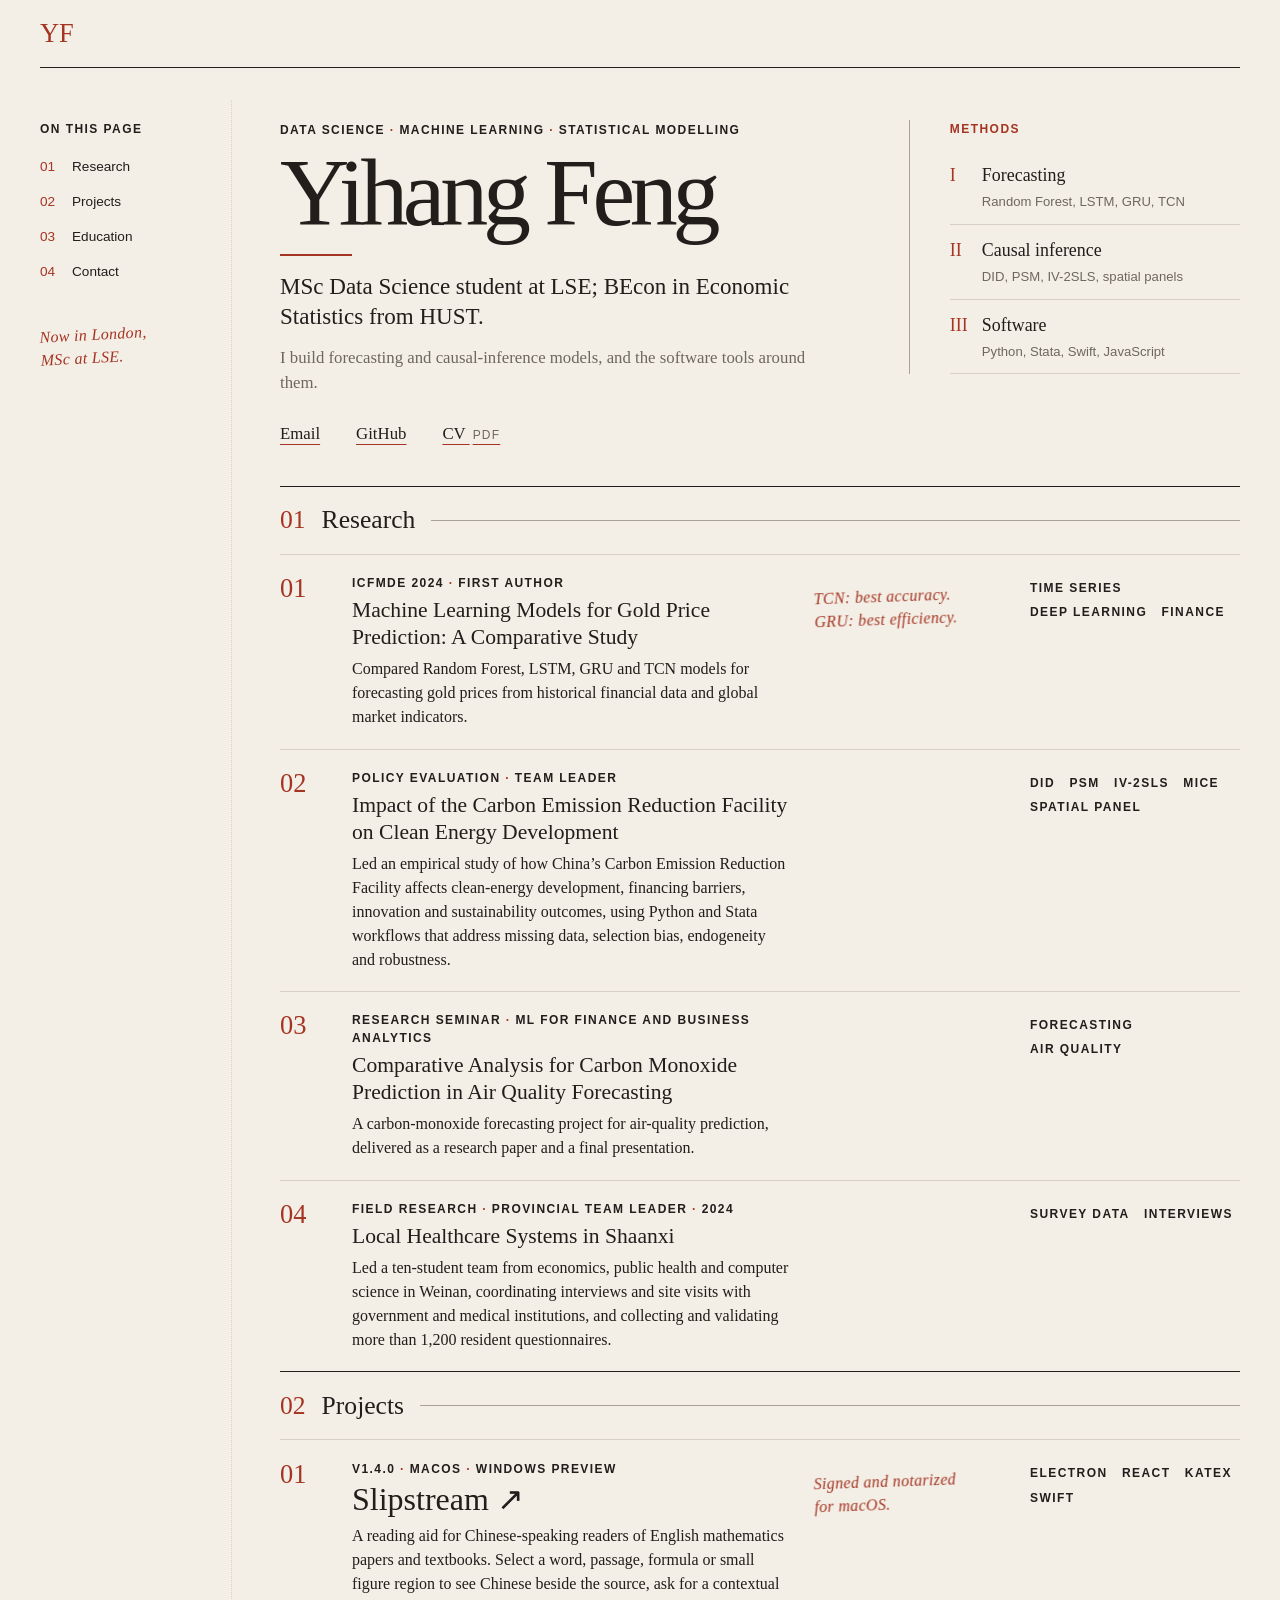
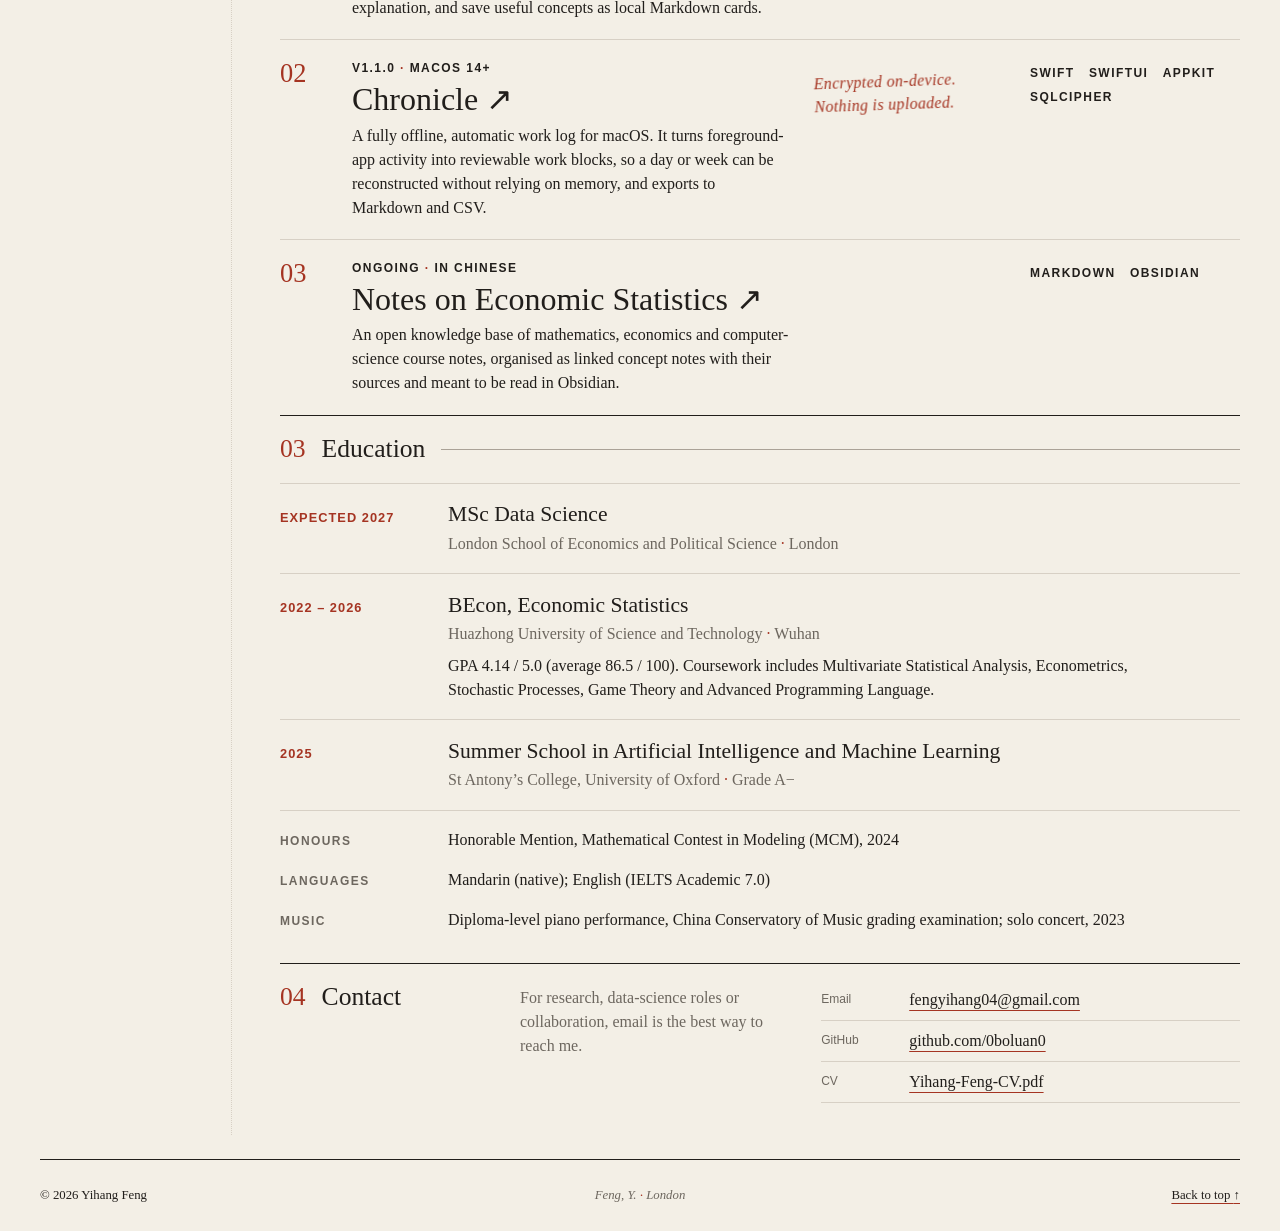
==== commit a2afb941: "Rework site: neutral positioning, CV-backed content, layout fixes - Reposition as Data Science · Mac" ====
--- a/index.html
+++ b/index.html
@@ -3,34 +3,54 @@
 <head>
   <meta charset="utf-8">
   <meta name="viewport" content="width=device-width, initial-scale=1">
-  <meta name="description" content="Yihang Feng studies quantitative finance, machine learning, and statistical modeling, with interests in time series and causal inference.">
+  <title>Yihang Feng — Data Science, Machine Learning and Statistical Modelling</title>
+  <meta name="description" content="Yihang Feng is an MSc Data Science student at LSE with a background in economic statistics, working on forecasting, causal inference, and the software tools around them.">
+  <meta name="author" content="Yihang Feng">
   <meta name="theme-color" content="#f3efe6" media="(prefers-color-scheme: light)">
   <meta name="theme-color" content="#181512" media="(prefers-color-scheme: dark)">
   <link rel="canonical" href="https://yihangfeng.com/">
-  <link rel="icon" href="/favicon.svg" type="image/svg+xml">
-  <link rel="stylesheet" href="/styles.css">
-
-  <meta property="og:type" content="website">
+  <link rel="icon" href="/favicon.svg?v=20261013" type="image/svg+xml">
+  <link rel="stylesheet" href="/styles.css?v=20261013">
+
+  <meta property="og:type" content="profile">
+  <meta property="profile:first_name" content="Yihang">
+  <meta property="profile:last_name" content="Feng">
   <meta property="og:site_name" content="Yihang Feng">
-  <meta property="og:title" content="Yihang Feng — Quantitative Finance, Machine Learning and Statistics">
-  <meta property="og:description" content="Economics and Statistics student working across quantitative finance, machine learning, and statistical modeling.">
+  <meta property="og:title" content="Yihang Feng — Data Science, Machine Learning and Statistical Modelling">
+  <meta property="og:description" content="MSc Data Science student at LSE. Forecasting, causal inference, and the software tools around them.">
   <meta property="og:url" content="https://yihangfeng.com/">
-  <meta name="twitter:card" content="summary">
-  <meta name="twitter:title" content="Yihang Feng — Quantitative Finance, Machine Learning and Statistics">
-  <meta name="twitter:description" content="Economics and Statistics student working across quantitative finance, machine learning, and statistical modeling.">
-
-  <title>Yihang Feng — Quantitative Finance, Machine Learning and Statistics</title>
+  <meta property="og:image" content="https://yihangfeng.com/assets/images/og.png">
+  <meta property="og:image:width" content="1200">
+  <meta property="og:image:height" content="630">
+  <meta property="og:image:alt" content="Yihang Feng — Data Science, Machine Learning, Statistical Modelling">
+  <meta name="twitter:card" content="summary_large_image">
+  <meta name="twitter:title" content="Yihang Feng — Data Science, Machine Learning and Statistical Modelling">
+  <meta name="twitter:description" content="MSc Data Science student at LSE. Forecasting, causal inference, and the software tools around them.">
+  <meta name="twitter:image" content="https://yihangfeng.com/assets/images/og.png">
+
+  <script type="application/ld+json">
+  {
+    "@context": "https://schema.org",
+    "@type": "Person",
+    "name": "Yihang Feng",
+    "url": "https://yihangfeng.com/",
+    "sameAs": ["https://github.com/0boluan0"],
+    "affiliation": { "@type": "CollegeOrUniversity", "name": "London School of Economics and Political Science" },
+    "alumniOf": { "@type": "CollegeOrUniversity", "name": "Huazhong University of Science and Technology" },
+    "knowsAbout": ["Data science", "Machine learning", "Statistical modelling", "Time-series forecasting", "Causal inference"]
+  }
+  </script>
 </head>
 <body>
   <a class="skip-link" href="#main">Skip to content</a>
 
   <header class="site-header">
     <a class="monogram" href="/" aria-label="Yihang Feng, home">YF</a>
-    <nav aria-label="Primary navigation">
+    <nav class="site-nav" aria-label="Primary">
       <ul class="nav-list">
-        <li><a href="#about">About</a></li>
+        <li><a href="#research">Research</a></li>
         <li><a href="#projects">Projects</a></li>
-        <li><a href="#interests">Interests</a></li>
+        <li><a href="#education">Education</a></li>
         <li><a href="#contact">Contact</a></li>
       </ul>
     </nav>
@@ -38,100 +58,195 @@
 
   <main id="main">
     <div class="page-grid">
-      <aside class="contents" aria-label="Page contents">
-        <p class="margin-note">Models inform decisions.<br>Evidence guides improvement.</p>
-        <p class="label">On this page</p>
-        <ol>
-          <li><a href="#about"><span>01</span>About</a></li>
-          <li><a href="#projects"><span>02</span>Selected Projects</a></li>
-          <li><a href="#interests"><span>03</span>Interests</a></li>
-          <li><a href="#contact"><span>04</span>Contact</a></li>
-        </ol>
+      <aside class="contents">
+        <div class="contents-inner">
+          <nav aria-label="On this page">
+            <p class="label">On this page</p>
+            <ol>
+              <li><a href="#research"><span>01</span>Research</a></li>
+              <li><a href="#projects"><span>02</span>Projects</a></li>
+              <li><a href="#education"><span>03</span>Education</a></li>
+              <li><a href="#contact"><span>04</span>Contact</a></li>
+            </ol>
+          </nav>
+          <p class="margin-note">Now in London,<br>MSc at LSE.</p>
+        </div>
       </aside>
 
       <div class="publication">
-        <section class="intro" id="about" aria-labelledby="hero-title">
+        <section class="intro" aria-labelledby="hero-title">
           <div class="intro-main">
-            <p class="kicker">Quantitative Finance <i>·</i> Machine Learning <i>·</i> Statistical Modeling</p>
+            <p class="kicker">Data Science <span class="sep" aria-hidden="true">·</span> Machine Learning <span class="sep" aria-hidden="true">·</span> Statistical Modelling</p>
             <h1 id="hero-title">Yihang Feng</h1>
             <div class="accent-rule" aria-hidden="true"></div>
-            <p class="lead">Economics and Statistics student with a background from Huazhong University of Science and Technology.</p>
-            <p class="summary">I work at the intersection of quantitative finance, machine learning, and time-series modeling.</p>
-            <div class="profile-links" aria-label="Profile links">
-              <a href="https://github.com/0boluan0" rel="me">GitHub</a>
-              <a href="mailto:fengyihang04@gmail.com">Email</a>
-              <a href="/assets/files/cv.pdf" download>Download CV</a>
-            </div>
+            <p class="lead">MSc Data Science student at <abbr title="London School of Economics and Political Science">LSE</abbr>; BEcon in Economic Statistics from <abbr title="Huazhong University of Science and Technology">HUST</abbr>.</p>
+            <p class="summary">I build forecasting and causal-inference models, and the software tools around them.</p>
+            <ul class="profile-links">
+              <li><a href="mailto:fengyihang04@gmail.com">Email</a></li>
+              <li><a href="https://github.com/0boluan0" rel="me">GitHub</a></li>
+              <li><a href="/assets/files/cv.pdf?v=20261013" download="Yihang-Feng-CV.pdf">CV <span class="file-hint">PDF</span></a></li>
+            </ul>
           </div>
 
-          <div class="pillars" aria-labelledby="pillars-title">
-            <p class="label accent" id="pillars-title">Research pillars</p>
-            <ol>
-              <li><span>I</span>Quantitative Finance</li>
-              <li><span>II</span>Machine Learning</li>
-              <li><span>III</span>Statistical Modeling</li>
-            </ol>
-            <p class="side-note">Theory, computation, application.</p>
-          </div>
+          <section class="methods" aria-labelledby="methods-title">
+            <h2 class="label accent" id="methods-title">Methods</h2>
+            <dl>
+              <div><dt><span aria-hidden="true">I</span>Forecasting</dt><dd>Random Forest, LSTM, GRU, TCN</dd></div>
+              <div><dt><span aria-hidden="true">II</span>Causal inference</dt><dd>DID, PSM, IV-2SLS, spatial panels</dd></div>
+              <div><dt><span aria-hidden="true">III</span>Software</dt><dd>Python, Stata, Swift, JavaScript</dd></div>
+            </dl>
+          </section>
+        </section>
+
+        <section class="research section" id="research" aria-labelledby="research-title">
+          <header class="section-title">
+            <span aria-hidden="true">01</span>
+            <h2 id="research-title">Research</h2>
+          </header>
+
+          <article class="entry">
+            <p class="entry-number" aria-hidden="true">01</p>
+            <div class="entry-copy">
+              <p class="entry-meta">ICFMDE 2024 <span class="sep" aria-hidden="true">·</span> First author</p>
+              <h3>Machine Learning Models for Gold Price Prediction: A Comparative Study</h3>
+              <p>Compared Random Forest, LSTM, GRU and TCN models for forecasting gold prices from historical financial data and global market indicators.</p>
+            </div>
+            <p class="entry-note">TCN: best accuracy.<br>GRU: best efficiency.</p>
+            <ul class="tech-list" aria-label="Topics">
+              <li>Time series</li><li>Deep learning</li><li>Finance</li>
+            </ul>
+          </article>
+
+          <article class="entry">
+            <p class="entry-number" aria-hidden="true">02</p>
+            <div class="entry-copy">
+              <p class="entry-meta">Policy evaluation <span class="sep" aria-hidden="true">·</span> Team leader</p>
+              <h3>Impact of the Carbon Emission Reduction Facility on Clean Energy Development</h3>
+              <p>Led an empirical study of how China’s Carbon Emission Reduction Facility affects clean-energy development, financing barriers, innovation and sustainability outcomes, using Python and Stata workflows that address missing data, selection bias, endogeneity and robustness.</p>
+            </div>
+            <ul class="tech-list" aria-label="Methods">
+              <li>DID</li><li>PSM</li><li>IV-2SLS</li><li>MICE</li><li>Spatial panel</li>
+            </ul>
+          </article>
+
+          <article class="entry">
+            <p class="entry-number" aria-hidden="true">03</p>
+            <div class="entry-copy">
+              <p class="entry-meta">Research seminar <span class="sep" aria-hidden="true">·</span> ML for Finance and Business Analytics</p>
+              <h3>Comparative Analysis for Carbon Monoxide Prediction in Air Quality Forecasting</h3>
+              <p>A carbon-monoxide forecasting project for air-quality prediction, delivered as a research paper and a final presentation.</p>
+            </div>
+            <ul class="tech-list" aria-label="Topics">
+              <li>Forecasting</li><li>Air quality</li>
+            </ul>
+          </article>
+
+          <article class="entry">
+            <p class="entry-number" aria-hidden="true">04</p>
+            <div class="entry-copy">
+              <p class="entry-meta">Field research <span class="sep" aria-hidden="true">·</span> Provincial team leader <span class="sep" aria-hidden="true">·</span> 2024</p>
+              <h3>Local Healthcare Systems in Shaanxi</h3>
+              <p>Led a ten-student team from economics, public health and computer science in Weinan, coordinating interviews and site visits with government and medical institutions, and collecting and validating more than 1,200 resident questionnaires.</p>
+            </div>
+            <ul class="tech-list" aria-label="Methods">
+              <li>Survey data</li><li>Interviews</li>
+            </ul>
+          </article>
         </section>
 
         <section class="projects section" id="projects" aria-labelledby="projects-title">
           <header class="section-title">
-            <span>02</span>
-            <h2 id="projects-title">Selected Projects</h2>
-          </header>
-
-          <article class="project">
-            <p class="project-number">01</p>
-            <div class="project-copy">
-              <p class="project-meta">Active <i>·</i> macOS</p>
+            <span aria-hidden="true">02</span>
+            <h2 id="projects-title">Projects</h2>
+          </header>
+
+          <article class="entry">
+            <p class="entry-number" aria-hidden="true">01</p>
+            <div class="entry-copy">
+              <p class="entry-meta">v1.4.0 <span class="sep" aria-hidden="true">·</span> macOS <span class="sep" aria-hidden="true">·</span> Windows preview</p>
               <h3><a href="https://github.com/0boluan0/Slipstream">Slipstream <span aria-hidden="true">↗</span></a></h3>
-              <p>A lightweight macOS English-assistance system designed to reduce friction in reading and writing.</p>
-            </div>
-            <p class="project-note">Reduce friction in reading and writing.</p>
+              <p>A reading aid for Chinese-speaking readers of English mathematics papers and textbooks. Select a word, passage, formula or small figure region to see Chinese beside the source, ask for a contextual explanation, and save useful concepts as local Markdown cards.</p>
+            </div>
+            <p class="entry-note">Signed and notarized<br>for macOS.</p>
             <ul class="tech-list" aria-label="Technologies">
-              <li>JavaScript</li><li>Swift</li><li>Python</li>
-            </ul>
-          </article>
-
-          <article class="project">
-            <p class="project-number">02</p>
-            <div class="project-copy">
-              <p class="project-meta">Active <i>·</i> macOS</p>
+              <li>Electron</li><li>React</li><li>KaTeX</li><li>Swift</li>
+            </ul>
+          </article>
+
+          <article class="entry">
+            <p class="entry-number" aria-hidden="true">02</p>
+            <div class="entry-copy">
+              <p class="entry-meta">v1.1.0 <span class="sep" aria-hidden="true">·</span> macOS 14+</p>
               <h3><a href="https://github.com/0boluan0/Chronicle">Chronicle <span aria-hidden="true">↗</span></a></h3>
-              <p>A local-first activity timeline for understanding how work time is spent, with private on-device storage and reporting.</p>
-            </div>
-            <p class="project-note">Understand time.<br>Protect privacy.</p>
+              <p>A fully offline, automatic work log for macOS. It turns foreground-app activity into reviewable work blocks, so a day or week can be reconstructed without relying on memory, and exports to Markdown and CSV.</p>
+            </div>
+            <p class="entry-note">Encrypted on-device.<br>Nothing is uploaded.</p>
             <ul class="tech-list" aria-label="Technologies">
-              <li>Swift</li><li>SwiftUI</li><li>SQLite</li>
-            </ul>
-          </article>
-        </section>
-
-        <section class="interests section" id="interests" aria-labelledby="interests-title">
-          <header class="section-title">
-            <span>03</span>
-            <h2 id="interests-title">Interests</h2>
-          </header>
-          <ul>
-            <li>Time Series</li>
-            <li>Causal Inference</li>
-            <li>Deep Learning</li>
-            <li>Graph Learning</li>
-            <li>AI Systems</li>
-          </ul>
+              <li>Swift</li><li>SwiftUI</li><li>AppKit</li><li>SQLCipher</li>
+            </ul>
+          </article>
+
+          <article class="entry">
+            <p class="entry-number" aria-hidden="true">03</p>
+            <div class="entry-copy">
+              <p class="entry-meta">Ongoing <span class="sep" aria-hidden="true">·</span> In Chinese</p>
+              <h3><a href="https://github.com/0boluan0/Notes_on_Economic_Statistics">Notes on Economic Statistics <span aria-hidden="true">↗</span></a></h3>
+              <p>An open knowledge base of mathematics, economics and computer-science course notes, organised as linked concept notes with their sources and meant to be read in Obsidian.</p>
+            </div>
+            <ul class="tech-list" aria-label="Format">
+              <li>Markdown</li><li>Obsidian</li>
+            </ul>
+          </article>
+        </section>
+
+        <section class="education section" id="education" aria-labelledby="education-title">
+          <header class="section-title">
+            <span aria-hidden="true">03</span>
+            <h2 id="education-title">Education</h2>
+          </header>
+
+          <ol class="timeline">
+            <li>
+              <p class="when">Expected 2027</p>
+              <div>
+                <h3>MSc Data Science</h3>
+                <p class="where">London School of Economics and Political Science <span class="sep" aria-hidden="true">·</span> London</p>
+              </div>
+            </li>
+            <li>
+              <p class="when">2022 – 2026</p>
+              <div>
+                <h3>BEcon, Economic Statistics</h3>
+                <p class="where">Huazhong University of Science and Technology <span class="sep" aria-hidden="true">·</span> Wuhan</p>
+                <p class="detail">GPA 4.14 / 5.0 (average 86.5 / 100). Coursework includes Multivariate Statistical Analysis, Econometrics, Stochastic Processes, Game Theory and Advanced Programming Language.</p>
+              </div>
+            </li>
+            <li>
+              <p class="when">2025</p>
+              <div>
+                <h3>Summer School in Artificial Intelligence and Machine Learning</h3>
+                <p class="where">St Antony’s College, University of Oxford <span class="sep" aria-hidden="true">·</span> Grade A−</p>
+              </div>
+            </li>
+          </ol>
+
+          <dl class="facts">
+            <div><dt>Honours</dt><dd>Honorable Mention, Mathematical Contest in Modeling (MCM), 2024</dd></div>
+            <div><dt>Languages</dt><dd>Mandarin (native); English (IELTS Academic 7.0)</dd></div>
+            <div><dt>Music</dt><dd>Diploma-level piano performance, China Conservatory of Music grading examination; solo concert, 2023</dd></div>
+          </dl>
         </section>
 
         <section class="contact section" id="contact" aria-labelledby="contact-title">
           <header class="section-title">
-            <span>04</span>
+            <span aria-hidden="true">04</span>
             <h2 id="contact-title">Contact</h2>
           </header>
-          <p>For research, projects, or other opportunities, the best way to reach me is by email.</p>
+          <p>For research, data-science roles or collaboration, email is the best way to reach me.</p>
           <dl>
             <div><dt>Email</dt><dd><a href="mailto:fengyihang04@gmail.com">fengyihang04@gmail.com</a></dd></div>
-            <div><dt>GitHub</dt><dd><a href="https://github.com/0boluan0">github.com/0boluan0</a></dd></div>
-            <div><dt>Website</dt><dd><a href="https://yihangfeng.com">yihangfeng.com</a></dd></div>
+            <div><dt>GitHub</dt><dd><a href="https://github.com/0boluan0" rel="me">github.com/0boluan0</a></dd></div>
+            <div><dt>CV</dt><dd><a href="/assets/files/cv.pdf?v=20261013" download="Yihang-Feng-CV.pdf">Yihang-Feng-CV.pdf</a></dd></div>
           </dl>
         </section>
       </div>
@@ -140,8 +255,8 @@
 
   <footer class="site-footer">
     <p>© 2026 Yihang Feng</p>
-    <p class="footer-mark">Feng, Y. <i>·</i> Personal research archive</p>
-    <a href="#main">Back to top ↑</a>
+    <p class="footer-mark">Feng, Y. <span class="sep" aria-hidden="true">·</span> London</p>
+    <a href="#main">Back to top <span aria-hidden="true">↑</span></a>
   </footer>
 </body>
 </html>
--- a/styles.css
+++ b/styles.css
@@ -8,8 +8,9 @@
   --accent: #a53422;
   --serif: Georgia, "Times New Roman", Times, serif;
   --sans: Arial, Helvetica, sans-serif;
-  --hand: "Bradley Hand", "Segoe Print", "Comic Sans MS", cursive;
+  --hand: "Bradley Hand", "Segoe Print", Georgia, "Times New Roman", serif;
   --page: 88rem;
+  --gutter: 2.5rem;
   font-synthesis: none;
   text-rendering: optimizeLegibility;
 }
@@ -31,11 +32,10 @@
 
 body {
   margin: 0;
-  overflow-x: hidden;
   background: var(--paper);
   color: var(--ink);
   font-family: var(--serif);
-  line-height: 1.48;
+  line-height: 1.5;
 }
 
 a {
@@ -51,6 +51,8 @@
   outline: 2px solid var(--accent);
   outline-offset: 4px;
 }
+
+abbr[title] { text-decoration: none; }
 
 .skip-link {
   position: fixed;
@@ -66,9 +68,11 @@
 
 .skip-link:focus { transform: translateY(0); }
 
+/* Header and footer */
+
 .site-header,
 .site-footer {
-  width: min(calc(100% - 5rem), var(--page));
+  width: min(calc(100% - 2 * var(--gutter)), var(--page));
   margin-inline: auto;
 }
 
@@ -86,100 +90,135 @@
   text-decoration: none;
 }
 
+/* The sticky "On this page" list replaces the header nav on wide screens. */
+.site-nav { display: none; }
+
 .nav-list {
   display: flex;
-  gap: clamp(1.5rem, 4vw, 4rem);
+  flex-wrap: wrap;
+  gap: 0.5rem clamp(1.25rem, 4vw, 3rem);
   margin: 0;
   padding: 0;
   list-style: none;
   font-family: var(--sans);
-  font-size: 0.75rem;
+  font-size: 0.78rem;
   letter-spacing: 0.12em;
   text-transform: uppercase;
 }
 
 .nav-list a { text-decoration: none; }
 
+.site-footer {
+  display: grid;
+  grid-template-columns: 1fr auto 1fr;
+  gap: 2rem;
+  align-items: center;
+  min-height: 4.5rem;
+  border-top: 1px solid var(--ink);
+  font-size: 0.8rem;
+}
+
+.site-footer p { margin: 0; }
+.site-footer a { justify-self: end; }
+.footer-mark { color: var(--muted); font-style: italic; }
+
+/* Page layout */
+
 .page-grid {
   display: grid;
   grid-template-columns: 12rem minmax(0, 1fr);
-  width: min(calc(100% - 5rem), var(--page));
+  width: min(calc(100% - 2 * var(--gutter)), var(--page));
   margin-inline: auto;
   padding-block: 2rem 1.5rem;
 }
 
 .contents {
-  position: relative;
-  padding: 13rem 2rem 0 0;
   border-right: 1px dotted var(--faint-rule);
   font-family: var(--sans);
 }
+
+.contents-inner {
+  position: sticky;
+  top: 1.5rem;
+  padding: 1.25rem 2rem 2rem 0;
+}
+
+.contents ol {
+  display: grid;
+  gap: 0.9rem;
+  margin: 1.2rem 0 0;
+  padding: 0;
+  list-style: none;
+  font-size: 0.85rem;
+}
+
+.contents a {
+  display: grid;
+  grid-template-columns: 2rem 1fr;
+  text-decoration: none;
+}
+
+.contents a span { color: var(--accent); }
+
+.publication { min-width: 0; }
+
+/* Shared type */
 
 .label,
 .kicker,
-.project-meta,
+.entry-meta,
 .tech-list {
   margin: 0;
   font-family: var(--sans);
-  font-size: 0.7rem;
+  font-size: 0.75rem;
   font-style: normal;
   font-weight: 600;
-  letter-spacing: 0.14em;
+  letter-spacing: 0.12em;
   text-transform: uppercase;
 }
 
-.contents ol {
-  display: grid;
-  gap: 1.05rem;
-  margin: 1.4rem 0 0;
-  padding: 0;
-  list-style: none;
-  font-size: 0.78rem;
-}
-
-.contents a {
-  display: grid;
-  grid-template-columns: 2rem 1fr;
-  text-decoration: none;
-}
-
-.contents a span { color: var(--accent); }
+.accent { color: var(--accent); }
+.sep { color: var(--accent); }
 
 .margin-note,
-.side-note,
-.project-note {
+.entry-note {
   color: var(--accent);
   font-family: var(--hand);
   font-size: 1rem;
   font-style: italic;
-  letter-spacing: 0.03em;
+  letter-spacing: 0.02em;
   line-height: 1.45;
 }
 
 .margin-note {
-  position: absolute;
-  top: 2.5rem;
-  left: 0;
-  width: 8.5rem;
+  max-width: 9rem;
+  margin: 2.5rem 0 0;
   transform: rotate(-3deg);
 }
 
-.publication { min-width: 0; }
+h2 {
+  margin: 0;
+  font-size: 1.6rem;
+  font-weight: 400;
+}
+
+/* Introduction */
 
 .intro {
   display: grid;
-  grid-template-columns: minmax(0, 1.45fr) minmax(18rem, 0.85fr);
+  grid-template-columns: minmax(0, 1.45fr) minmax(16rem, 0.85fr);
   gap: clamp(2rem, 5vw, 5rem);
-  padding: 1.25rem 0 2rem 3rem;
-  scroll-margin-top: 1rem;
-}
-
-.kicker { color: var(--ink); }
-.kicker i, .project-meta i, .footer-mark i { color: var(--accent); font-style: normal; }
+  padding: 1.25rem 0 2.5rem 3rem;
+}
+
+.kicker {
+  color: var(--ink);
+  line-height: 1.7;
+}
 
 h1 {
-  margin: 0.8rem 0 0;
-  font-size: clamp(4.25rem, 7.5vw, 7.25rem);
+  margin: 0.6rem 0 0;
+  font-size: clamp(4rem, 7.5vw, 7.25rem);
   font-weight: 400;
   letter-spacing: -0.055em;
   line-height: 0.9;
@@ -194,8 +233,8 @@
 .lead {
   max-width: 39rem;
   margin: 0;
-  font-size: clamp(1.2rem, 1.8vw, 1.6rem);
-  line-height: 1.28;
+  font-size: clamp(1.2rem, 1.8vw, 1.55rem);
+  line-height: 1.3;
 }
 
 .summary {
@@ -208,52 +247,50 @@
 .profile-links {
   display: flex;
   flex-wrap: wrap;
-  gap: 1px;
-  margin-top: 1.5rem;
-}
-
-.profile-links a {
-  min-width: 8rem;
-  padding: 0.8rem 1.4rem 0.7rem;
-  border-left: 1px solid var(--faint-rule);
+  gap: 0.75rem 2.25rem;
+  margin: 1.6rem 0 0;
+  padding: 0;
+  list-style: none;
   font-size: 1.05rem;
-  text-align: center;
-}
-
-.profile-links a:first-child { border-left: 0; padding-left: 0; text-align: left; }
-
-.pillars {
-  position: relative;
+}
+
+.file-hint {
+  margin-left: 0.25em;
+  color: var(--muted);
+  font-family: var(--sans);
+  font-size: 0.75rem;
+  letter-spacing: 0.1em;
+}
+
+.methods {
   align-self: start;
   padding-left: 2.5rem;
   border-left: 1px solid var(--rule);
 }
 
-.accent { color: var(--accent); }
-
-.pillars ol {
-  margin: 0.75rem 0 0;
-  padding: 0;
-  list-style: none;
-}
-
-.pillars li {
-  display: grid;
-  grid-template-columns: 2rem 1fr;
-  padding: 0.8rem 0;
+.methods dl { margin: 0.75rem 0 0; }
+
+.methods dl > div {
+  padding: 0.75rem 0;
   border-bottom: 1px solid var(--faint-rule);
-  font-size: 1.12rem;
-}
-
-.pillars li span { color: var(--accent); }
-
-.side-note {
-  position: absolute;
-  right: 0;
-  bottom: -5.3rem;
-  width: 9rem;
-  transform: rotate(2deg);
-}
+}
+
+.methods dt { font-size: 1.12rem; }
+
+.methods dt span {
+  display: inline-block;
+  width: 2rem;
+  color: var(--accent);
+}
+
+.methods dd {
+  margin: 0.2rem 0 0 2rem;
+  color: var(--muted);
+  font-family: var(--sans);
+  font-size: 0.82rem;
+}
+
+/* Sections */
 
 .section {
   margin-left: 3rem;
@@ -279,109 +316,171 @@
   font-size: 1.6rem;
 }
 
-h2 {
-  margin: 0;
-  font-size: 1.6rem;
-  font-weight: 400;
-}
-
-.project {
-  display: grid;
-  grid-template-columns: 3rem minmax(17rem, 1.15fr) minmax(8rem, 0.65fr) minmax(11rem, 0.65fr);
+/* Research and project entries */
+
+.entry {
+  display: grid;
+  grid-template-columns: 3rem minmax(0, 1.25fr) minmax(0, 0.55fr) minmax(0, 0.6fr);
   gap: 1.5rem;
-  align-items: center;
-  padding: 1.15rem 0;
+  align-items: start;
+  padding: 1.2rem 0;
   border-top: 1px solid var(--faint-rule);
 }
 
-.project-number {
-  align-self: start;
+.entry-number {
   margin: 0;
   color: var(--accent);
   font-size: 1.65rem;
-}
-
-.project-copy { padding-right: 1rem; }
-
-.project-copy h3 {
-  margin: 0.25rem 0 0.2rem;
+  line-height: 1.1;
+}
+
+.entry-copy { grid-column: 2; }
+
+.entry-copy h3 {
+  margin: 0.3rem 0 0.4rem;
+  font-size: 1.35rem;
+  font-weight: 400;
+  line-height: 1.25;
+}
+
+.projects .entry-copy h3 {
   font-size: 2rem;
-  font-weight: 400;
   line-height: 1.1;
 }
 
-.project-copy h3 a { text-decoration: none; }
-.project-copy > p:last-child { max-width: 31rem; margin: 0; }
-.project-note { margin: 0; transform: rotate(-2deg); }
+.entry-copy h3 a { text-decoration: none; }
+
+.entry-copy > p:last-child {
+  max-width: 34rem;
+  margin: 0;
+}
+
+.entry-note {
+  grid-column: 3;
+  margin: 0.6rem 0 0;
+  transform: rotate(-2deg);
+}
+
+.entry .tech-list { grid-column: 4; }
 
 .tech-list {
   display: flex;
   flex-wrap: wrap;
   gap: 0.4rem 0.9rem;
-  margin: 0;
+  margin: 0.3rem 0 0;
   padding: 0;
   list-style: none;
 }
 
-.interests {
-  display: grid;
-  grid-template-columns: auto 1fr;
-  align-items: center;
-}
-
-.interests .section-title { min-width: 15rem; }
-.interests .section-title::after { display: none; }
-
-.interests > ul {
-  display: grid;
-  grid-template-columns: repeat(5, minmax(0, 1fr));
+/* Education */
+
+.timeline {
   margin: 0;
   padding: 0;
   list-style: none;
 }
 
-.interests > ul li {
-  padding: 0.7rem 1rem;
-  border-left: 1px solid var(--faint-rule);
-  text-align: center;
-}
+.timeline > li,
+.facts > div {
+  display: grid;
+  grid-template-columns: 9rem minmax(0, 1fr);
+  gap: 1.5rem;
+}
+
+.timeline > li {
+  padding: 1.1rem 0;
+  border-top: 1px solid var(--faint-rule);
+}
+
+.when {
+  margin: 0.4rem 0 0;
+  color: var(--accent);
+  font-family: var(--sans);
+  font-size: 0.8rem;
+  font-weight: 600;
+  letter-spacing: 0.08em;
+  text-transform: uppercase;
+}
+
+.timeline h3 {
+  margin: 0;
+  font-size: 1.35rem;
+  font-weight: 400;
+  line-height: 1.25;
+}
+
+.where {
+  margin: 0.2rem 0 0;
+  color: var(--muted);
+}
+
+.detail {
+  max-width: 46rem;
+  margin: 0.5rem 0 0;
+}
+
+.facts {
+  margin: 0;
+  padding: 0.6rem 0 1.4rem;
+  border-top: 1px solid var(--faint-rule);
+}
+
+.facts > div { padding: 0.5rem 0; }
+
+.facts dt {
+  padding-top: 0.2rem;
+  color: var(--muted);
+  font-family: var(--sans);
+  font-size: 0.75rem;
+  font-weight: 600;
+  letter-spacing: 0.12em;
+  text-transform: uppercase;
+}
+
+.facts dd { margin: 0; }
+
+/* Contact */
 
 .contact {
   display: grid;
-  grid-template-columns: 15rem minmax(14rem, 1fr) minmax(18rem, 1fr);
+  grid-template-columns: 13rem minmax(0, 0.9fr) minmax(0, 1.4fr);
   gap: 2rem;
   align-items: start;
   padding-bottom: 2rem;
 }
 
 .contact .section-title::after { display: none; }
-.contact > p { max-width: 25rem; margin: 1.4rem 0 0; color: var(--muted); }
+
+.contact > p {
+  max-width: 25rem;
+  margin: 1.4rem 0 0;
+  color: var(--muted);
+}
+
 .contact dl { margin: 1rem 0 0; }
 
 .contact dl div {
   display: grid;
-  grid-template-columns: 5rem 1fr;
+  grid-template-columns: 4.5rem minmax(0, 1fr);
   gap: 1rem;
   padding: 0.5rem 0;
   border-bottom: 1px solid var(--faint-rule);
 }
 
-.contact dt { color: var(--muted); font-family: var(--sans); font-size: 0.75rem; }
-.contact dd { min-width: 0; margin: 0; overflow-wrap: anywhere; }
-
-.site-footer {
-  display: grid;
-  grid-template-columns: 1fr auto 1fr;
-  gap: 2rem;
-  align-items: center;
-  min-height: 4.5rem;
-  border-top: 1px solid var(--ink);
+.contact dt {
+  padding-top: 0.15rem;
+  color: var(--muted);
+  font-family: var(--sans);
   font-size: 0.75rem;
 }
 
-.site-footer p { margin: 0; }
-.site-footer a { justify-self: end; }
-.footer-mark { color: var(--muted); font-style: italic; }
+.contact dd {
+  min-width: 0;
+  margin: 0;
+  overflow-wrap: anywhere;
+}
+
+/* 404 page */
 
 .hero {
   display: grid;
@@ -396,45 +495,55 @@
 .actions { margin-top: 1.5rem; }
 .button { display: inline-block; padding: 0.7rem 1rem; border: 1px solid var(--ink); text-decoration: none; }
 .button-primary { background: var(--accent); color: var(--paper); border-color: var(--accent); }
-
+.button-primary:hover { color: var(--paper); }
+
+/* Tablet: the sidebar gives way to the header nav. */
 @media (max-width: 68rem) {
-  .page-grid { grid-template-columns: 1fr; }
+  .site-nav { display: block; }
+  .page-grid { grid-template-columns: minmax(0, 1fr); }
   .contents { display: none; }
-  .intro, .section { margin-left: 0; }
   .intro { padding-left: 0; }
+  .section { margin-left: 0; }
+  .contact { grid-template-columns: minmax(0, 1fr) minmax(0, 1.2fr); }
+  .contact .section-title { grid-column: 1 / -1; }
+  .contact > p, .contact dl { margin-top: 0; }
+}
+
+/* Narrow tablet and phone: entries collapse to number + one text column. */
+@media (max-width: 56rem) {
+  .entry {
+    grid-template-columns: 2.5rem minmax(0, 1fr);
+    gap: 0.5rem 1rem;
+  }
+
+  .entry-copy,
+  .entry-note,
+  .entry .tech-list { grid-column: 2; }
+
+  .entry-note {
+    margin: 0.1rem 0 0;
+    transform: none;
+  }
+
+  .projects .entry-copy h3 { font-size: 1.75rem; }
 }
 
 @media (max-width: 48rem) {
-  .site-header, .site-footer, .page-grid { width: min(calc(100% - 2rem), var(--page)); }
+  :root { --gutter: 1rem; }
   .site-header { align-items: flex-start; flex-direction: column; justify-content: center; gap: 0.7rem; padding-block: 1rem; }
-  .nav-list { gap: 0.7rem 1.15rem; flex-wrap: wrap; }
+  .nav-list { gap: 0.5rem 1rem; letter-spacing: 0.08em; }
   .page-grid { padding-top: 1.5rem; }
-  .intro { grid-template-columns: 1fr; gap: 2.5rem; padding: 1rem 0 2.5rem; }
-  h1 { font-size: clamp(3.7rem, 19vw, 6.5rem); }
-  .kicker { line-height: 1.8; }
-  .profile-links { display: grid; grid-template-columns: repeat(3, 1fr); }
-  .profile-links a, .profile-links a:first-child { min-width: 0; padding: 0.75rem 0.5rem; border-left: 1px solid var(--faint-rule); text-align: center; }
-  .profile-links a:first-child { border-left: 0; }
-  .pillars { padding-left: 0; border-left: 0; border-top: 1px solid var(--rule); padding-top: 1.5rem; }
-  .side-note { display: none; }
-  .project { grid-template-columns: 2.3rem minmax(0, 1fr); gap: 1rem; }
-  .project-note { display: none; }
-  .tech-list { grid-column: 2; }
-  .interests { display: block; }
-  .interests > ul { grid-template-columns: 1fr 1fr; border-top: 1px solid var(--faint-rule); }
-  .interests > ul li { border-bottom: 1px solid var(--faint-rule); text-align: left; }
-  .contact { grid-template-columns: 1fr; gap: 0; }
-  .contact > p, .contact dl { margin-top: 0; }
+  .intro { grid-template-columns: minmax(0, 1fr); gap: 2.25rem; padding: 0.75rem 0 2.5rem; }
+  h1 { font-size: clamp(3.5rem, 19vw, 6.5rem); }
+  .methods { padding: 1.5rem 0 0; border-left: 0; border-top: 1px solid var(--rule); }
+  .timeline > li, .facts > div { grid-template-columns: minmax(0, 1fr); gap: 0.35rem; }
+  .when { margin-top: 0; }
+  .contact { grid-template-columns: minmax(0, 1fr); gap: 0; }
+  .contact dl { margin-top: 1rem; }
   .site-footer { grid-template-columns: 1fr auto; padding-block: 1rem; }
   .footer-mark { display: none; }
 }
 
-@media (max-width: 25rem) {
-  .profile-links { grid-template-columns: 1fr; }
-  .profile-links a, .profile-links a:first-child { border-left: 0; border-top: 1px solid var(--faint-rule); text-align: left; }
-  .interests > ul { grid-template-columns: 1fr; }
-}
-
 @media (prefers-reduced-motion: reduce) {
   html { scroll-behavior: auto; }
 }
